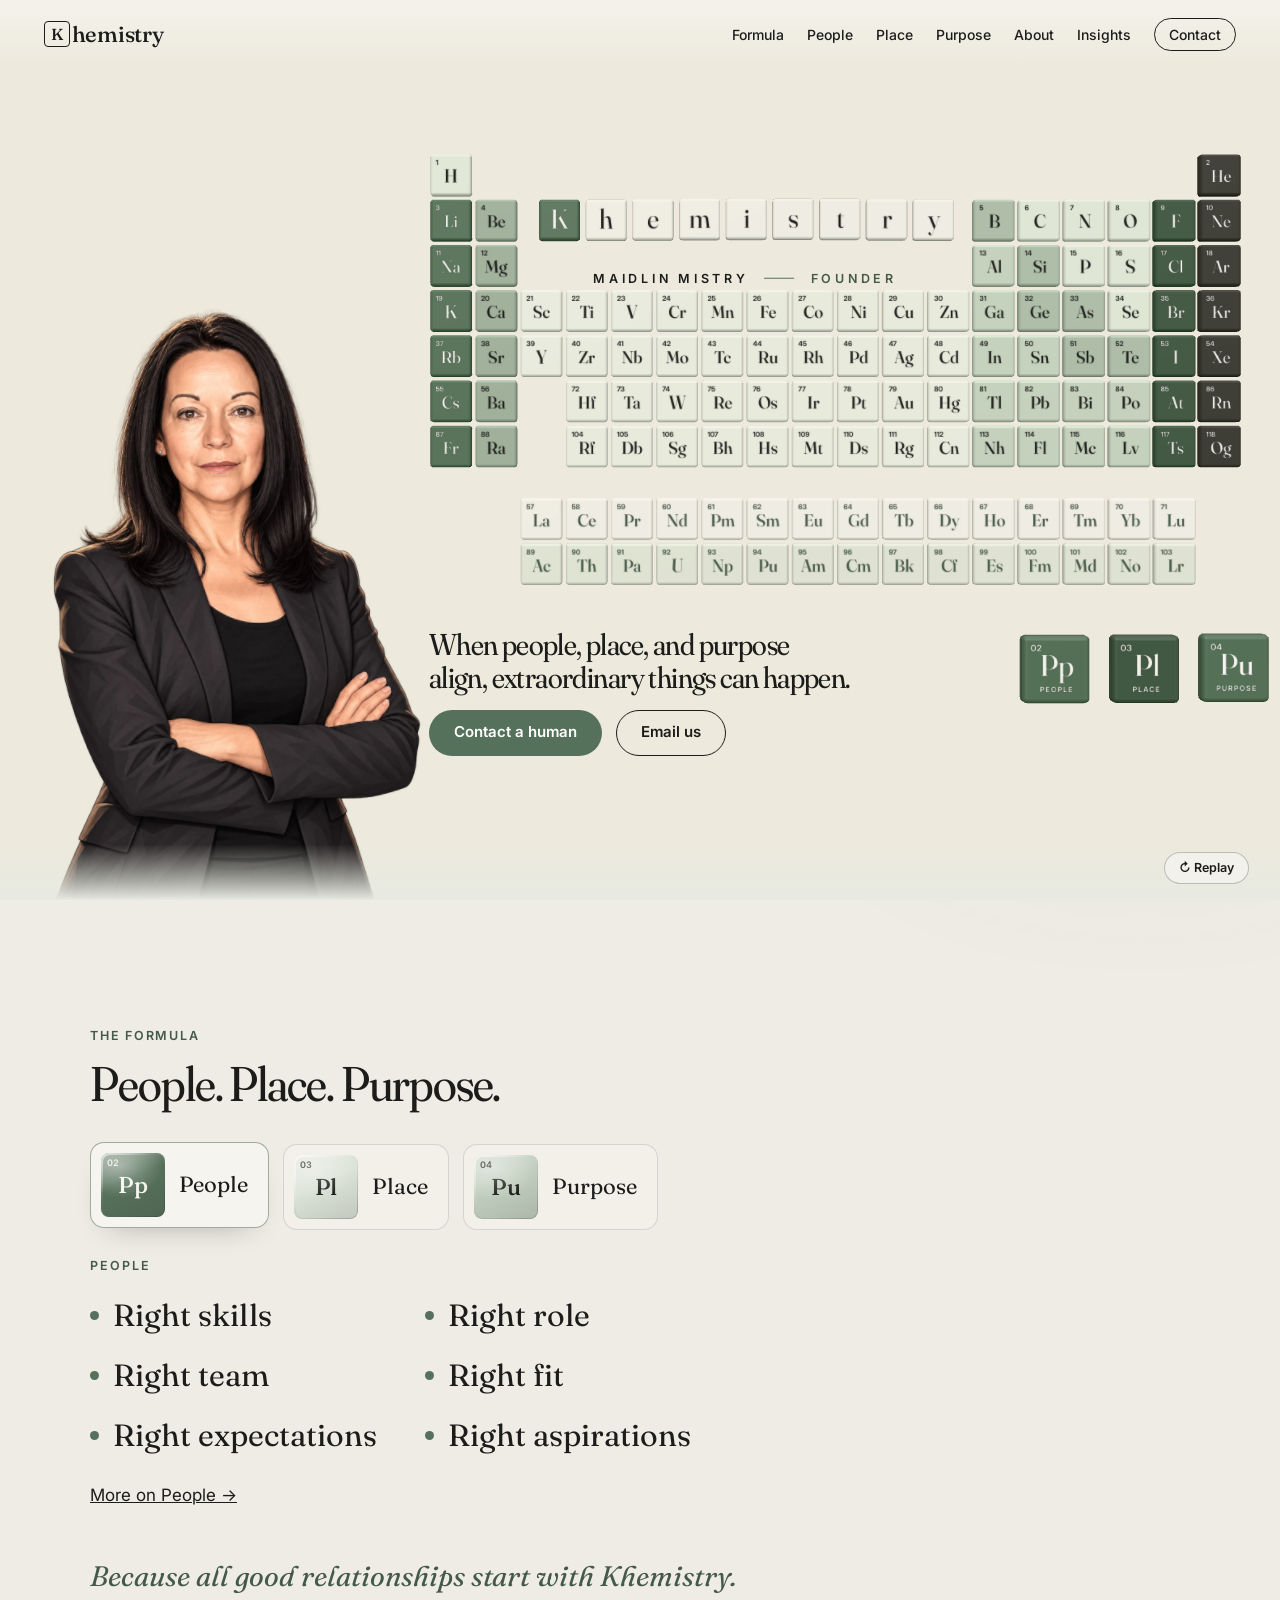
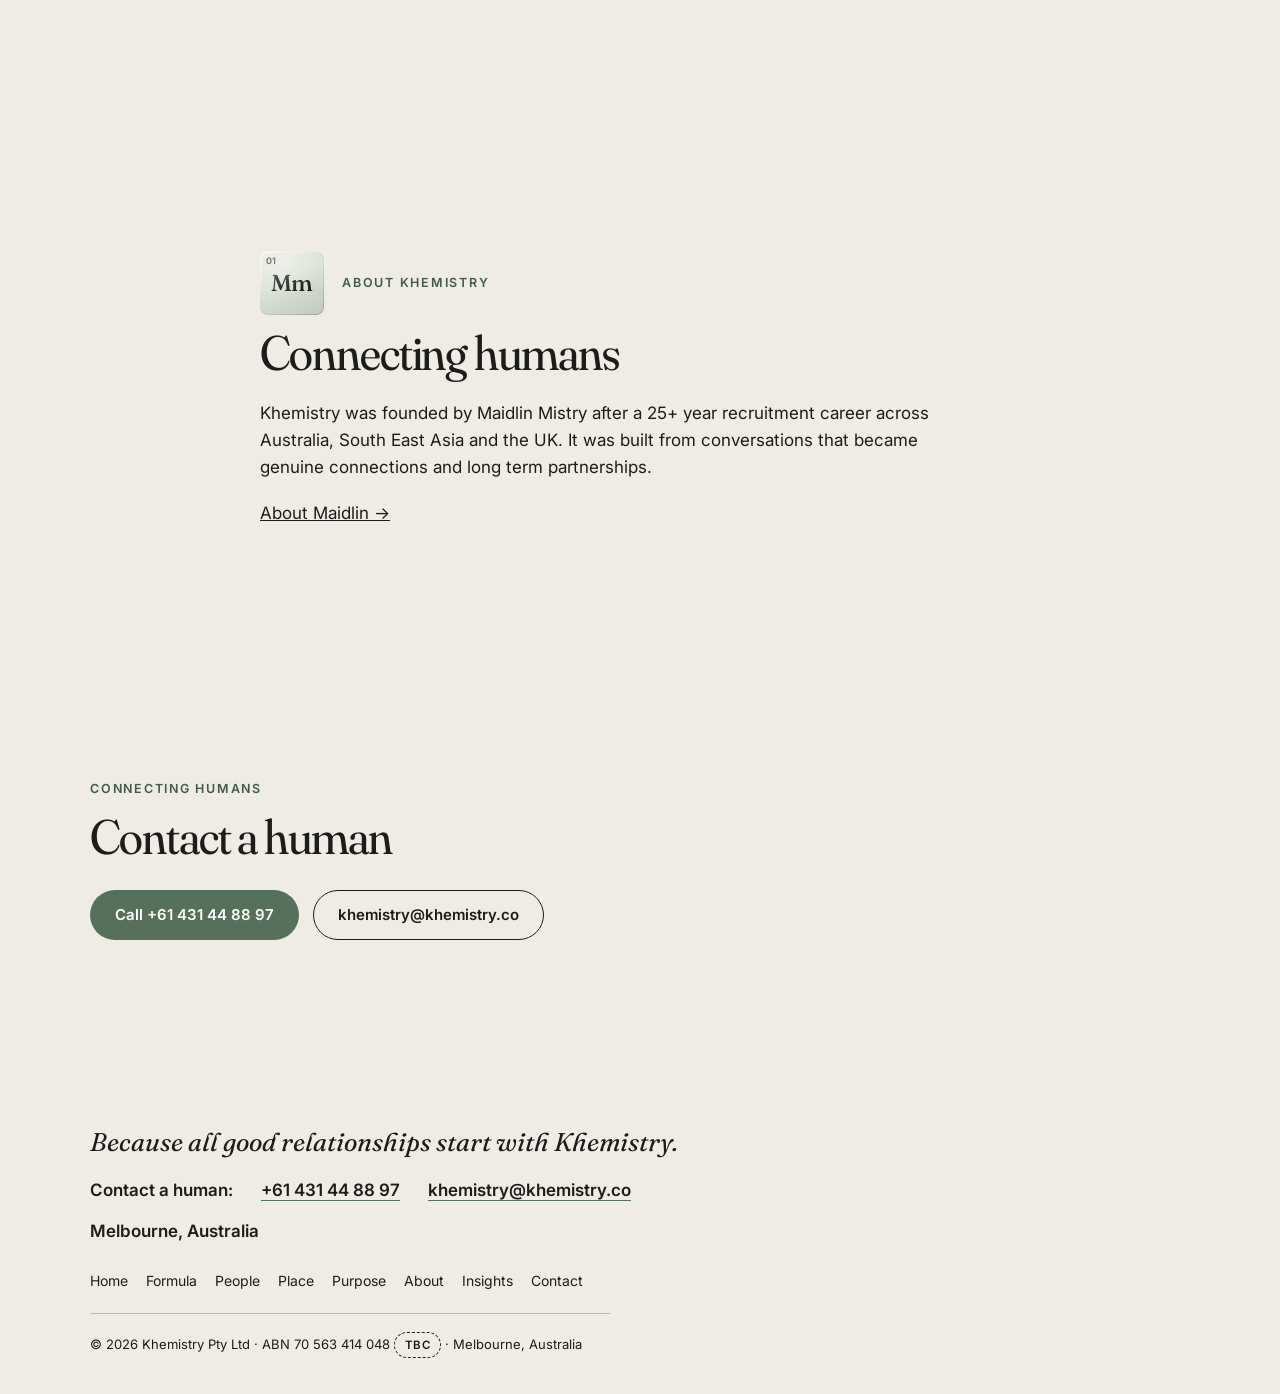
==== index.html @ b14168a2 "Khemistry dev build: full site, palette B, 3D home" ====
<!doctype html>
<html lang="en-AU">
<head>
<meta charset="utf-8">
<meta name="viewport" content="width=device-width,initial-scale=1">
<meta name="robots" content="noindex, nofollow">
<title>Khemistry | Recruitment Melbourne | Maidlin Mistry</title>
<meta name="description" content="Khemistry is a Melbourne recruitment and executive search firm founded by Maidlin Mistry, connecting people across Australia and South East Asia. When people, place and purpose align, extraordinary things can happen.">
<link rel="canonical" href="https://khemistry.co/index.html">
<meta property="og:type" content="website"><meta property="og:site_name" content="Khemistry"><meta property="og:title" content="Khemistry | Recruitment Melbourne | Maidlin Mistry"><meta property="og:description" content="Khemistry is a Melbourne recruitment and executive search firm founded by Maidlin Mistry, connecting people across Australia and South East Asia. When people, place and purpose align, extraordinary things can happen."><meta property="og:locale" content="en_AU">
<link rel="preconnect" href="https://fonts.googleapis.com"><link rel="preconnect" href="https://fonts.gstatic.com" crossorigin>
<link href="https://fonts.googleapis.com/css2?family=Fraunces:ital,opsz,wght,SOFT@0,9..144,300..700,50;1,9..144,300..600,50&family=Inter:wght@400;500;600&display=swap" rel="stylesheet">
<link rel="stylesheet" href="css/site.css?v=5">
<meta name="twitter:card" content="summary_large_image">
<script type="application/ld+json">{"@context": "https://schema.org", "@type": "EmploymentAgency", "name": "Khemistry", "url": "https://khemistry.co", "telephone": "+61431448897", "email": "khemistry@khemistry.co", "description": "Khemistry is a Melbourne recruitment and executive search firm founded by Maidlin Mistry, connecting people across Australia and South East Asia. When people, place and purpose align, extraordinary things can happen.", "slogan": "Because all good relationships start with Khemistry", "legalName": "Khemistry Pty Ltd", "founder": {"@type": "Person", "name": "Maidlin Mistry", "jobTitle": "Founder"}, "address": {"@type": "PostalAddress", "addressLocality": "Melbourne", "addressRegion": "VIC", "addressCountry": "AU"}, "areaServed": [{"@type": "Country", "name": "Australia"}, {"@type": "Place", "name": "South East Asia"}]}</script>
<script>(function(){var d=document.documentElement,rm=matchMedia("(prefers-reduced-motion: reduce)").matches,gl=false;try{gl=!!document.createElement("canvas").getContext("webgl2")}catch(e){}if(location.search.indexOf("no3d")>=0)gl=false;d.classList.add(rm||!gl?"still3d":"live3d")})()</script>
<script>document.documentElement.classList.add('js');if(!matchMedia('(prefers-reduced-motion: reduce)').matches)document.documentElement.classList.add('motion')</script>
</head>
<body class="home">
<a class="skiplink" href="#main">Skip to content</a>
<div class="bg" aria-hidden="true"><div class="bg-track"></div></div><div class="bg-drift" aria-hidden="true"></div>
<header class="nav">
  <a class="brand" href="index.html" aria-label="Khemistry home: replay the opening"><span class="brand-k">K</span>hemistry</a>
  <nav aria-label="Primary"><ul id="navlist">
    <li><a href="formula.html">Formula</a></li>
    <li><a href="people.html">People</a></li>
    <li><a href="place.html">Place</a></li>
    <li><a href="purpose.html">Purpose</a></li>
    <li><a href="about.html">About</a></li>
    <li><a href="insights.html">Insights</a></li>
    <li><a class="nav-cta" href="contact.html">Contact</a></li>
  </ul></nav>
  <button class="menu" type="button" aria-expanded="false" aria-controls="navlist">Menu</button>
</header>
<main id="main">

<section class="h3d" id="hero" data-tone="cream" aria-label="Khemistry">
  <div class="h3d-still" aria-hidden="true"></div>
  <canvas class="h3d-canvas" aria-hidden="true"></canvas>
  <p class="sr-only">Khemistry</p>
  <p class="credit"><span class="cr-name">Maidlin Mistry</span><span class="cr-sep" aria-hidden="true"></span><span class="cr-role">Founder</span></p>
  <div class="ppp" role="group" aria-label="The elements: People, Place, Purpose"><button class="ppp-hit" type="button" data-k="people" data-num="02" data-sym="Pp" data-name="People" aria-controls="tile-panel" aria-label="People: what it means"></button><button class="ppp-hit" type="button" data-k="place" data-num="03" data-sym="Pl" data-name="Place" aria-controls="tile-panel" aria-label="Place: what it means"></button><button class="ppp-hit" type="button" data-k="purpose" data-num="04" data-sym="Pu" data-name="Purpose" aria-controls="tile-panel" aria-label="Purpose: what it means"></button></div>
  <div class="titlecard">
    <h1 class="headline">When people, place, and purpose align, extraordinary things can happen.</h1>
    <div class="ctas"><a class="btn btn-primary" href="tel:+61431448897"><span>Contact a human</span></a><a class="btn btn-ghost" href="mailto:khemistry@khemistry.co"><span>Email us</span></a></div>
  </div>
  <aside class="tile-panel" id="tile-panel" aria-live="polite" hidden>
    <button class="tp-close" type="button">Close ✕</button>
    <div class="tp-body"></div>
    <a class="tp-more" href="#formula">Explore the formula ↓</a>
  </aside>
  <div class="h3d-ui"><button class="ctl skip" type="button">Skip intro</button><button class="ctl replay" type="button" aria-label="Replay the opening">↻ Replay</button></div>
</section>
<section class="sec formula" id="formula" data-tone="tint" aria-labelledby="formula-h"><div class="wrap">
  <p class="eyebrow rv">The formula</p>
  <h2 id="formula-h" class="rv rv-d1">People. Place. Purpose.</h2>
  <div class="f-tabs rv rv-d2" role="tablist" aria-label="The formula"><button role="tab" id="tab-people" aria-controls="panel-people" aria-selected="true" tabindex="0"><span class="el t-peach sm" aria-hidden="true"><i>02</i><b>Pp</b></span><em>People</em></button><button role="tab" id="tab-place" aria-controls="panel-place" aria-selected="false" tabindex="-1"><span class="el t-glass sm" aria-hidden="true"><i>03</i><b>Pl</b></span><em>Place</em></button><button role="tab" id="tab-purpose" aria-controls="panel-purpose" aria-selected="false" tabindex="-1"><span class="el t-peach sm" aria-hidden="true"><i>04</i><b>Pu</b></span><em>Purpose</em></button></div>
  <div class="f-panels rv rv-d3">
    <div role="tabpanel" id="panel-people" aria-labelledby="tab-people" tabindex="0"><h3>People</h3><ul class="rights"><li>Right skills</li><li>Right role</li><li>Right team</li><li>Right fit</li><li>Right expectations</li><li>Right aspirations</li></ul><p class="more"><a href="people.html">More on People →</a></p></div>
    <div role="tabpanel" id="panel-place" aria-labelledby="tab-place" tabindex="0" hidden><h3>Place</h3><p class="lede">The right place combines leadership, culture, challenge and opportunity.</p><p class="pull">It’s where people thrive.</p><p class="more"><a href="place.html">More on Place →</a></p></div>
    <div role="tabpanel" id="panel-purpose" aria-labelledby="tab-purpose" tabindex="0" hidden><h3>Purpose</h3><p class="lede">Knowing why you do what you do makes work more meaningful.</p><p class="muted">Shared purpose lifts engagement and enhances long-term success for people, teams and organisations.</p><p class="more"><a href="purpose.html">More on Purpose →</a></p></div>
  </div>
  <p class="pull rv" style="margin-top:44px">Because all good relationships start with Khemistry.</p>
</div></section>
<section class="sec" data-tone="cream"><div class="wrap narrow">
  <div class="sec-head rv"><span class="el t-glass sm" aria-hidden="true"><i>01</i><b>Mm</b><em>Founder</em></span><p class="eyebrow">About Khemistry</p></div>
  <h2 class="rv rv-d1">Connecting humans</h2>
  <p class="rv rv-d2">Khemistry was founded by Maidlin Mistry after a 25+ year recruitment career across Australia, South East Asia and the UK. It was built from conversations that became genuine connections and long term partnerships.</p>
  <p class="rv rv-d3" style="margin-top:18px"><a href="about.html">About Maidlin →</a></p>
</div></section>
<section class="sec" data-tone="glass"><div class="wrap rv">
  <p class="eyebrow">Connecting humans</p>
  <h2>Contact a human</h2>
  <div class="ctas"><a class="btn btn-primary" href="tel:+61431448897"><span>Call +61 431 44 88 97</span></a><a class="btn btn-ghost" href="mailto:khemistry@khemistry.co"><span>khemistry@khemistry.co</span></a></div>
</div></section>
</main>
<footer class="foot" data-tone="glass">
  <div class="wrap">
    <div class="foot-top">
      <div>
        <p class="foot-tag">Because all good relationships start with Khemistry.</p>
        <p class="human" style="margin-top:14px"><span>Contact a human:</span> <a href="tel:+61431448897">+61 431 44 88 97</a> <a href="mailto:khemistry@khemistry.co">khemistry@khemistry.co</a> <span>Melbourne, Australia</span></p>
      </div>
      <nav aria-label="Footer"><ul>
        <li><a href="index.html">Home</a></li><li><a href="formula.html">Formula</a></li><li><a href="people.html">People</a></li><li><a href="place.html">Place</a></li><li><a href="purpose.html">Purpose</a></li><li><a href="about.html">About</a></li><li><a href="insights.html">Insights</a></li><li><a href="contact.html">Contact</a></li>
      </ul></nav>
    </div>
    <!-- ABN shown on the current khemistry.co site. TBC: confirm which legal entity holds this ABN before launch. Licence number deliberately omitted until verified. -->
    <p class="foot-legal">© 2026 Khemistry Pty Ltd · ABN 70 563 414 048 <span class="draft-tag">TBC</span> · Melbourne, Australia</p>
  </div>
</footer>
<script src="js/site.js?v=5" defer></script>
<script src="js/home.js?v=5" defer></script>
<script type="importmap">{"imports":{"three":"./vendor/three/three.module.js","three/addons/":"./vendor/three/addons/"}}</script>
<script type="module" src="js/hero3d.js?v=5"></script>
</body>
</html>
---- css/site.css ----
/* Khemistry inner pages. Palette B: soft stone + muted sage + near-black.
   ALL colours live in this one :root block. Change a hex here, then reload (no rebuild needed for CSS/JS).
   The *-rgb triplets must match their hex twin (used for translucent shadows/lines). */
:root{
  /* --- core palette --- */
  --bg:#EFECE5;           /* page background (stone) */
  --bg-2:#F6F4EF;         /* lighter stone: nav, menu, cards */
  --accent:#56715B;       /* sage: buttons, links underline, dots */
  --accent-d:#445A48;     /* darker sage: eyebrows, pull quotes, button hover */
  --tint-1:#E7EAE1;       /* sage tint: "tint" sections (heroes) */
  --tint-2:#DCE3D7;       /* sage tint: "glass" sections + glass tiles */
  --tint-3:#C2CFBF;       /* sage tint: alternate tiles */
  --text:#1C1C1A;         /* main text */
  --text-2:#3F3F3B;       /* secondary text */
  --on-accent:#FFFFFF;    /* text on accent buttons */
  --accent-rgb:86,113,91; --text-rgb:28,28,26; --bg2-rgb:246,244,239; --hi-rgb:255,255,255;
  /* --- section background tones (read by js/site.js for the scroll gradient) --- */
  --tone-tint:var(--tint-1); --tone-glass:var(--tint-2); --tone-cream:var(--bg);
  /* --- internal aliases (don't edit; point at the palette above) --- */
  --navy:var(--text); --ink:var(--text-2); --cream:var(--bg); --cream-2:var(--bg-2);
  --glass:var(--tint-2); --glass-tint:var(--tint-1); --peach:var(--tint-3);
  --teal:var(--accent); --teal-d:var(--accent-d); --teal-2:var(--accent); --teal-glow:rgba(var(--accent-rgb),.18);
  --serif:"Fraunces",Georgia,serif; --sans:"Inter",system-ui,sans-serif; --ease:cubic-bezier(.2,.7,.1,1);
  --pad:clamp(20px,6vw,96px);
}
*{box-sizing:border-box;margin:0;padding:0}
html{scroll-behavior:smooth}
html,body{overflow-x:hidden}
body{font-family:var(--sans);color:var(--navy);background:var(--cream);-webkit-font-smoothing:antialiased;line-height:1.5}
a{color:inherit}
button,input,textarea{font:inherit;color:inherit}
:focus-visible{outline:2px solid var(--teal-2);outline-offset:3px;border-radius:4px}
.sr-only{position:absolute;width:1px;height:1px;overflow:hidden;clip:rect(0 0 0 0);white-space:nowrap}
.skiplink{position:absolute;left:-999px;top:8px;background:var(--cream-2);color:var(--navy);border:2px solid var(--navy);padding:8px 12px;z-index:60}.skiplink:focus{left:8px}

/* ---------- Scroll-phased background ----------
   Section tones come from --tone-* above; blends are direct same-hue oklab paths.
   .bg is fixed; .bg-track is a document-tall gradient built by site.js from each section's tone and
   moved with transform only (compositor-friendly). .bg-drift adds slow teal glows. No hard cuts. */
.bg{position:fixed;inset:0;z-index:-2;overflow:hidden;pointer-events:none;background:var(--cream)}
.bg-track{position:absolute;left:0;right:0;top:0;height:100%;will-change:transform}
.bg-drift{display:none;position:fixed;inset:-20%;z-index:-1;pointer-events:none;opacity:.4;will-change:transform;
  background:radial-gradient(40% 35% at 25% 30%,var(--teal-glow),transparent 70%),radial-gradient(35% 30% at 80% 70%,rgba(var(--accent-rgb),.18),transparent 70%);
  animation:drift 38s ease-in-out infinite alternate}
@keyframes drift{0%{transform:translate3d(-3%,-2%,0) scale(1)}100%{transform:translate3d(3%,3%,0) scale(1.08)}}
/* without JS, sections paint their own colour (fallback) */
html:not(.js) [data-tone=tint]{background:var(--glass-tint)} html:not(.js) [data-tone=glass]{background:var(--glass)} html:not(.js) [data-tone=cream]{background:var(--cream)}

/* tone-driven text colour */
[data-tone]{color:var(--navy)}
[data-tone] .muted{color:var(--ink)}

/* ---------- Nav ---------- */
.nav{position:fixed;inset:0 0 auto 0;height:68px;display:flex;align-items:center;justify-content:space-between;padding:0 clamp(20px,3.4vw,48px);z-index:40;color:var(--navy);transition:background .4s,color .4s}
.nav.scrolled{background:rgba(var(--bg2-rgb),.88);backdrop-filter:blur(10px);-webkit-backdrop-filter:blur(10px);box-shadow:0 1px 0 rgba(var(--text-rgb),.12)}
.brand{font-family:var(--serif);font-size:22px;font-weight:500;text-decoration:none;letter-spacing:-.01em;display:inline-flex;align-items:center}
.brand-k{display:inline-grid;place-items:center;width:26px;height:26px;border:1.5px solid currentColor;border-radius:4px;font-size:16px;margin-right:2px;position:relative;overflow:hidden;transition:transform .35s var(--ease),box-shadow .35s}
.brand-k::after{content:"";position:absolute;inset:-30% -60%;background:linear-gradient(115deg,transparent 38%,rgba(var(--accent-rgb),.45) 50%,transparent 62%);transform:translateX(-100%);animation:sheen 6s ease-in-out infinite}
@keyframes sheen{0%,65%{transform:translateX(-100%)}95%,100%{transform:translateX(100%)}}
.brand:hover .brand-k{transform:translateY(-3px);box-shadow:0 0 14px var(--teal-glow)}
.nav ul{display:flex;gap:clamp(14px,1.8vw,28px);list-style:none;align-items:center}
.nav ul a{font-size:14px;font-weight:500;text-decoration:none;position:relative;padding:6px 0}
.nav ul a::after{content:"";position:absolute;left:0;right:0;bottom:0;height:1px;background:var(--teal-2);transform:scaleX(0);transform-origin:right;transition:transform .5s var(--ease)}
.nav ul a:hover::after,.nav ul a[aria-current=page]::after{transform:scaleX(1);transform-origin:left}
.nav .nav-cta{border:1.5px solid currentColor;border-radius:999px;padding:7px 14px}
.nav .nav-cta::after{display:none}
.menu{display:none;font-size:14px;font-weight:600;border:1.5px solid currentColor;border-radius:999px;padding:7px 16px;background:none;cursor:pointer}
@media (max-width:1060px){
  .nav ul{display:none}.menu{display:block}
  .nav ul.open{display:flex;flex-direction:column;align-items:flex-start;position:absolute;top:62px;right:14px;background:var(--cream-2);color:var(--navy);border:1px solid rgba(var(--text-rgb),.18);box-shadow:0 18px 40px -20px rgba(var(--text-rgb),.35);border-radius:12px;padding:16px 22px;gap:10px;min-width:200px}
}

/* ---------- Layout ---------- */
main{display:block}
.sec{position:relative;padding:clamp(80px,14vh,150px) var(--pad)}
.sec.hero{min-height:min(88svh,820px);display:flex;align-items:center;padding-top:120px}
.wrap{max-width:1100px;margin:0 auto;width:100%}
.narrow{max-width:760px}
.eyebrow{font-size:12.5px;font-weight:600;letter-spacing:.14em;text-transform:uppercase;display:flex;gap:14px;align-items:center;flex-wrap:wrap}
[data-tone=cream] .eyebrow,[data-tone=tint] .eyebrow{color:var(--teal-d)} [data-tone=glass] .eyebrow{color:var(--teal-d)}
h1,h2,h3{font-family:var(--serif);font-weight:400;letter-spacing:-.022em;font-variation-settings:"SOFT" 50,"opsz" 120;text-wrap:balance}
h1{font-size:clamp(38px,5.4vw,76px);line-height:1.04;margin:16px 0 22px}
h2{font-size:clamp(30px,3.8vw,54px);line-height:1.06;margin:12px 0 22px}
h3{font-size:clamp(21px,1.9vw,26px);font-weight:500;margin-bottom:8px}
p{font-size:17px;line-height:1.6;max-width:40em}
.lede{font-family:var(--serif);font-size:clamp(22px,2.4vw,34px);line-height:1.2;letter-spacing:-.012em;max-width:24em}
.pull{font-family:var(--serif);font-style:italic;font-size:clamp(22px,2.2vw,30px)}
[data-tone=cream] .pull,[data-tone=tint] .pull{color:var(--teal-d)} [data-tone=glass] .pull{color:var(--teal-d)}
.stack>*+*{margin-top:16px}
.grid2{display:grid;grid-template-columns:1fr 1fr;gap:clamp(28px,5vw,72px);align-items:center}
.grid3{display:grid;grid-template-columns:repeat(3,1fr);gap:18px}
@media (max-width:820px){.grid2,.grid3{grid-template-columns:1fr}}
.draft-tag{display:inline-block;letter-spacing:.04em;text-transform:none;font-weight:600;border:1px dashed currentColor;border-radius:999px;padding:3px 10px;font-size:11.5px}

/* ---------- Element tile component ----------
   number (i), symbol (b), name (em); family tint via .t-glass / .t-peach; glass edge; teal glow. */
.el{--tint:var(--glass);position:relative;flex:none;width:var(--size,128px);aspect-ratio:1;border-radius:8px;display:flex;flex-direction:column;align-items:center;justify-content:center;color:var(--navy);text-decoration:none;isolation:isolate;
  background:linear-gradient(155deg,color-mix(in oklab,var(--tint) 55%,var(--bg-2)) 0%,var(--tint) 42%,color-mix(in oklab,var(--tint) 88%,var(--navy)) 100%);
  box-shadow:inset 0 0 0 1px rgba(var(--accent-rgb),.18),0 10px 24px -18px rgba(var(--accent-rgb),.45),0 0 0 0 var(--teal-glow);
  transition:transform .5s var(--ease),box-shadow .5s var(--ease)}
.el.t-glass{--tint:var(--glass)}
.el.t-peach{--tint:var(--peach)}
.el::before{content:"";position:absolute;inset:0;border-radius:inherit;padding:1.5px;z-index:-1;pointer-events:none;
  background:linear-gradient(140deg,rgba(var(--hi-rgb),.65),rgba(var(--hi-rgb),.05) 40%,rgba(var(--text-rgb),.25));
  -webkit-mask:linear-gradient(#000 0 0) content-box,linear-gradient(#000 0 0);-webkit-mask-composite:xor;mask-composite:exclude}
.el::after{content:"";position:absolute;inset:0;border-radius:inherit;background:linear-gradient(115deg,transparent 35%,rgba(var(--hi-rgb),.22) 50%,transparent 65%);background-size:250% 100%;background-position:120% 0;transition:background-position .9s var(--ease);pointer-events:none}
.el i{position:absolute;top:8px;left:10px;font:600 11px/1 var(--sans);font-style:normal;opacity:.92}
.el b{font-family:var(--serif);font-weight:500;font-size:calc(var(--size,128px)*.36);line-height:1;letter-spacing:-.02em}
.el em{font-style:normal;font-size:calc(var(--size,128px)*.09);font-weight:600;letter-spacing:.12em;text-transform:uppercase;margin-top:6px}
a.el:hover,a.el:focus-visible{transform:translateY(-5px);box-shadow:inset 0 0 0 1px rgba(var(--accent-rgb),.22),0 14px 28px -16px rgba(var(--accent-rgb),.5),0 0 0 5px var(--teal-glow)}
a.el:hover::after{background-position:-20% 0}
.el.sm{--size:64px}.el.sm i{font-size:9px;top:5px;left:6px}.el.sm em{display:none}
.el.lg{--size:clamp(150px,16vw,210px)}
.tiles{display:flex;gap:clamp(12px,2vw,24px);flex-wrap:wrap;align-items:center}
.op{font-family:var(--serif);font-size:clamp(28px,3vw,44px);opacity:.8}
.sec-head{display:flex;gap:18px;align-items:center;margin-bottom:10px}
.sec-head h2{margin:0}
@media (max-width:600px){.tiles .el{--size:92px}.op{font-size:24px}}

/* lists */
.rights{list-style:none;display:grid;grid-template-columns:repeat(2,auto);justify-content:start;gap:14px 48px;font-family:var(--serif);font-size:clamp(22px,2.4vw,34px)}
.rights li::before{content:"";display:inline-block;width:9px;height:9px;border-radius:50%;background:var(--teal-2);margin:0 14px 6px 0;vertical-align:middle}
@media (max-width:600px){.rights{grid-template-columns:1fr}}
.card{border:1px solid rgba(var(--text-rgb),.16);border-radius:10px;padding:24px;background:rgba(var(--bg2-rgb),.6)}
.card .el{margin-bottom:16px}

/* buttons */
.ctas{display:flex;gap:14px;flex-wrap:wrap;margin-top:28px}
.btn{display:inline-flex;align-items:center;justify-content:center;gap:10px;min-height:50px;padding:0 24px;border-radius:999px;font-weight:600;font-size:15px;text-decoration:none;position:relative;overflow:hidden;border:1.5px solid transparent;cursor:pointer;transition:transform .4s var(--ease),background .3s,color .3s}
.btn span{position:relative;z-index:1}
.btn-primary{background:var(--teal);color:var(--on-accent)}
[data-tone=glass] .btn-primary{background:var(--teal)}
.btn-primary::before{content:"";position:absolute;inset:0;background:var(--teal-d);transform:translateY(101%);transition:transform .5s var(--ease)}
.btn-primary:hover::before{transform:none}
.btn-ghost{border-color:currentColor;background:transparent}
.btn-ghost:hover{transform:translateY(-2px)}

/* portrait */
.portrait{width:100%;max-width:420px;height:auto;display:block;border-radius:12px;filter:drop-shadow(0 30px 40px rgba(var(--text-rgb),.2))}

/* forms */
.form{display:grid;gap:16px;max-width:560px}
.form label{display:grid;gap:6px;font-weight:600;font-size:14px}
.form input,.form textarea{width:100%;border:1.5px solid rgba(var(--text-rgb),.35);border-radius:8px;padding:12px 14px;background:rgba(var(--hi-rgb),.75);color:var(--navy);font-size:16px}
.form textarea{min-height:140px;resize:vertical}
.form input:focus,.form textarea:focus{outline:2px solid var(--teal);outline-offset:1px;border-color:var(--teal)}
.form-note{font-size:14px;color:var(--ink)}
.inline{display:flex;gap:10px;flex-wrap:wrap}.inline input{flex:1 1 220px}

/* contact strip + footer */
.human{display:flex;flex-wrap:wrap;gap:14px 28px;align-items:center;font-weight:600}
.human a{text-decoration:underline;text-underline-offset:4px;text-decoration-color:var(--teal)}
.foot{padding:56px var(--pad) 36px;font-size:14px}
.foot .wrap{display:grid;gap:22px}
.foot-top{display:flex;justify-content:space-between;gap:24px;flex-wrap:wrap;align-items:flex-start}
.foot-tag{font-family:var(--serif);font-style:italic;font-size:clamp(20px,2vw,26px);color:var(--navy)}
.foot nav ul{list-style:none;display:flex;gap:18px;flex-wrap:wrap}
.foot nav a{text-decoration:none}.foot nav a:hover{text-decoration:underline}
.foot-legal{font-size:13px;color:var(--navy);border-top:1px solid rgba(var(--text-rgb),.25);padding-top:18px}

/* reveals (only when JS + motion allowed) */
.motion .rv{opacity:0;transform:translate3d(0,26px,0);transition:opacity .9s var(--ease),transform .9s var(--ease)}
.motion .rv.in{opacity:1;transform:none}
.motion .rv-d1{transition-delay:.08s}.motion .rv-d2{transition-delay:.16s}.motion .rv-d3{transition-delay:.24s}

@media (prefers-reduced-motion:reduce){
  html{scroll-behavior:auto}
  *,*::before,*::after{animation:none!important;transition:none!important}
  .bg-drift{transform:none}
}

.founder-role{color:var(--teal-d)}

/* =====================================================================
   v5: one cohesive system. Home 3D hero + shared depth language for inner pages.
   Colours still come only from :root above.
   ===================================================================== */
/* subtle moving stone/sage background (same-hue glows, very slow) */
.motion .bg-drift{display:block;opacity:.55}
.bg-drift{background:radial-gradient(38% 32% at 22% 28%,rgba(var(--accent-rgb),.10),transparent 70%),radial-gradient(34% 30% at 78% 72%,rgba(var(--accent-rgb),.08),transparent 70%),radial-gradient(30% 26% at 60% 20%,rgba(var(--hi-rgb),.22),transparent 70%)}

/* logo: subtle life + replay pulse */
.brand-k{transform-style:preserve-3d;animation:kbreathe 7s ease-in-out infinite}
@keyframes kbreathe{0%,100%{box-shadow:0 0 0 0 rgba(var(--accent-rgb),0)}50%{box-shadow:0 2px 10px -2px rgba(var(--accent-rgb),.35)}}
.brand:hover .brand-k{transform:translateY(-2px) rotateY(-14deg)}
.brand-k.pulse{animation:kpulse .9s var(--ease)}
@keyframes kpulse{0%{transform:scale(1)}35%{transform:scale(1.18) rotateY(180deg);background:var(--accent);color:var(--on-accent)}100%{transform:scale(1) rotateY(360deg)}}

/* ---- depth-lit element tiles (inner pages + home sections) ---- */
.el{transform-style:preserve-3d;transform:perspective(700px) rotateX(var(--rx,0deg)) rotateY(var(--ry,0deg)) translateZ(var(--tz,0px));
  box-shadow:inset 0 1px 0 rgba(var(--hi-rgb),.7),inset 0 -2px 0 rgba(var(--text-rgb),.10),0 1px 1px rgba(var(--text-rgb),.06),
    calc(var(--ry,0deg)*-0.6) calc(14px + var(--rx,0deg)*0.6) 26px -14px rgba(var(--text-rgb),.32);
  transition:transform .6s var(--ease),box-shadow .6s var(--ease)}
.el.live{transition:transform .18s linear,box-shadow .18s linear}
.el::after{background:radial-gradient(120% 90% at var(--gx,30%) var(--gy,20%),rgba(var(--hi-rgb),.42),transparent 55%);background-size:auto;background-position:0 0;opacity:.9}
a.el:hover,a.el:focus-visible{--tz:10px}
.el.t-dark{--tint:var(--accent);color:var(--bg-2)}
.el.t-ink{--tint:var(--text-2);color:var(--bg-2)}

/* ghost periodic table drifting behind inner-page heroes */
.pt-ghost{position:absolute;right:5vw;top:54%;width:min(640px,48vw);aspect-ratio:18/10;transform:translate3d(0,calc(-50% + var(--gy0,0px)),0) perspective(1400px) rotateY(16deg) rotateX(6deg);
  display:grid;grid-template-columns:repeat(18,1fr);grid-template-rows:repeat(7,1fr) .4fr repeat(2,1fr);gap:3px;pointer-events:none;z-index:0;opacity:.42;transform-style:preserve-3d;
  -webkit-mask:radial-gradient(120% 120% at 60% 50%,#000 55%,transparent 100%);mask:radial-gradient(120% 120% at 60% 50%,#000 55%,transparent 100%)}
.pt-ghost span{border-radius:3px;background:linear-gradient(155deg,rgba(var(--hi-rgb),.55),rgba(var(--accent-rgb),.10));box-shadow:inset 0 0 0 1px rgba(var(--accent-rgb),.16),0 6px 10px -8px rgba(var(--text-rgb),.3);
  transform:translateZ(0);transition:transform 1.2s var(--ease)}
.pt-ghost span{position:relative;display:grid;place-items:center;font:500 clamp(7px,.8vw,11px)/1 var(--serif);color:rgba(var(--text-rgb),.55)}
.pt-ghost span i{position:absolute;top:2px;left:3px;font:600 6px/1 var(--sans);font-style:normal;opacity:.7}
.pt-ghost .f{background:linear-gradient(155deg,var(--bg-2),var(--bg))}
.pt-ghost .post,.pt-ghost .ae{background:linear-gradient(155deg,var(--tint-2),var(--tint-3))}
.pt-ghost .alk,.pt-ghost .hal{background:linear-gradient(155deg,var(--accent),var(--accent-d));color:rgba(var(--bg2-rgb),.85)}
.pt-ghost .nob{background:linear-gradient(155deg,var(--text-2),var(--text));color:rgba(var(--bg2-rgb),.8)}
.pt-ghost .tr{background:linear-gradient(155deg,var(--bg-2),var(--tint-1))}
.sec.hero{overflow:hidden}.sec.hero>.wrap{position:relative;z-index:1}
@media (max-width:820px){.pt-ghost{width:96vw;right:2vw;top:76px;transform:none;opacity:.2}}

/* ---- home: 3D hero ---- */
.home .nav:not(.scrolled){background:linear-gradient(rgba(var(--bg2-rgb),.75),rgba(var(--bg2-rgb),0))}
.h3d{position:relative;height:100svh;min-height:600px;overflow:hidden;background:var(--bg);isolation:isolate}
.h3d-canvas{position:absolute;inset:0;width:100%;height:100%;display:block;touch-action:pan-y}
.h3d-still{position:absolute;inset:0;background:var(--bg) url(../assets/hero-still-desktop.webp) center/cover no-repeat;display:none}
.still3d .h3d-still{display:block}.still3d .h3d-canvas{display:none}
@media (max-aspect-ratio:1/1){.h3d-still{background-image:url(../assets/hero-still-mobile.webp)}}
.h3d::after{content:"";position:absolute;inset:auto 0 0 0;height:56px;background:linear-gradient(rgba(var(--bg2-rgb),0),var(--tone-tint));pointer-events:none;z-index:2}
.credit{position:absolute;left:var(--cr-x,50%);top:var(--cr-y,30%);transform:translate(-50%,-50%);margin:0;display:flex;align-items:center;gap:16px;white-space:nowrap;font:600 12.5px/1 var(--sans);letter-spacing:.3em;text-transform:uppercase;color:var(--text);z-index:3;max-width:none}
.cr-sep{width:30px;height:1px;background:var(--accent)}
.cr-role{color:var(--accent-d)}
.ppp{position:absolute;inset:0;pointer-events:none;z-index:4}
.ppp-hit{position:absolute;width:var(--tile,90px);height:var(--tile,90px);transform:translate(-50%,-50%);pointer-events:auto;border:0;border-radius:10px;background:transparent;cursor:pointer}
.ppp-hit:focus-visible{outline:2px solid var(--accent-d);outline-offset:6px}
.titlecard{position:absolute;left:var(--hl-x,34%);top:var(--hl-y,74%);width:var(--hl-w,40%);z-index:3;margin-top:4px}
.h3d .headline{font-family:var(--serif);font-weight:400;font-size:clamp(24px,2.35vw,38px);line-height:1.1;letter-spacing:-.02em;color:var(--text);margin:0;max-width:none}
.h3d .headline .w{display:inline-block;white-space:nowrap}.h3d .headline .c{display:inline-block}
.h3d .ctas{margin-top:16px}
.h3d .btn{min-height:46px}
.tile-panel{position:absolute;right:clamp(16px,3vw,44px);top:50%;transform:translateY(-50%);width:min(420px,40vw);z-index:6;background:rgba(var(--bg2-rgb),.9);backdrop-filter:blur(14px);-webkit-backdrop-filter:blur(14px);border:1px solid rgba(var(--accent-rgb),.3);border-radius:14px;padding:26px 28px 24px;box-shadow:0 30px 70px -30px rgba(var(--text-rgb),.45)}
.tile-panel h3{font:600 12px/1 var(--sans);letter-spacing:.18em;text-transform:uppercase;color:var(--accent-d);margin-bottom:16px}
.tile-panel .lede{font-size:24px}.tile-panel .pull{font-size:21px;margin-top:12px;color:var(--accent-d)}
.tile-panel p{font-size:15.5px;margin-top:12px}.tile-panel .more{display:none}
.tile-panel .rights{grid-template-columns:1fr 1fr;gap:10px 18px;font-size:20px}
.tp-close{position:absolute;top:14px;right:16px;font-size:12.5px;font-weight:600;background:none;border:0;cursor:pointer}
.tp-more{display:inline-block;margin-top:20px;font-size:13.5px;font-weight:600;color:var(--accent-d);text-decoration:none;border-bottom:1px solid rgba(var(--accent-rgb),.5)}
.h3d-ui{position:absolute;right:clamp(16px,2.4vw,36px);bottom:16px;display:flex;gap:8px;z-index:5}
.ctl{font:600 12.5px/1 var(--sans);padding:9px 14px;border-radius:999px;border:1px solid rgba(var(--text-rgb),.25);background:rgba(var(--bg2-rgb),.7);cursor:pointer}
.done3d .skip,.still3d .skip,.still3d .replay{display:none}
.live3d .credit,.live3d .titlecard{opacity:0}
@media (max-aspect-ratio:1/1){
 .h3d{min-height:640px}
 .credit{font-size:10.5px;letter-spacing:.24em;gap:10px}
 .titlecard{left:18px;right:18px;top:auto;bottom:58px;width:auto;padding:18px 0 0}
 .titlecard::before{content:"";position:absolute;inset:-34px -18px -70px;background:linear-gradient(rgba(var(--bg2-rgb),0),rgba(var(--bg2-rgb),.92) 34%);z-index:-1}
 .h3d .headline{font-size:24px}
 .h3d .ctas{display:grid;grid-template-columns:1fr 1fr;gap:10px;margin-top:14px}
 .h3d .btn{height:48px;padding:0 10px;font-size:14px}
 .tile-panel{left:12px;right:12px;width:auto;top:auto;bottom:12px;transform:none;padding:22px 20px}
 .h3d-ui{bottom:12px;right:12px}
}

/* ---- home: formula tabs ---- */
.f-tabs{display:flex;gap:14px;flex-wrap:wrap;margin:34px 0 30px}
.f-tabs [role=tab]{display:flex;align-items:center;gap:14px;padding:10px 20px 10px 10px;border-radius:14px;border:1px solid rgba(var(--text-rgb),.14);background:rgba(var(--bg2-rgb),.55);cursor:pointer;transition:background .4s,border-color .4s,transform .4s var(--ease)}
.f-tabs [role=tab] em{font-style:normal;font-family:var(--serif);font-size:22px}
.f-tabs [role=tab][aria-selected=true]{background:var(--bg-2);border-color:rgba(var(--accent-rgb),.55);box-shadow:0 14px 30px -20px rgba(var(--text-rgb),.4);transform:translateY(-2px)}
.f-tabs [role=tab][aria-selected=true] .el{--tint:var(--accent);color:var(--bg-2)}
.f-panels{min-height:220px}
.f-panels h3{font:600 12.5px/1 var(--sans);letter-spacing:.16em;text-transform:uppercase;color:var(--accent-d);margin-bottom:20px}
.f-panels .more{margin-top:24px}
.f-panels .enter>*{animation:penter .7s var(--ease) both}.f-panels .enter>*:nth-child(2){animation-delay:.06s}.f-panels .enter>*:nth-child(3){animation-delay:.12s}
@keyframes penter{from{opacity:0;transform:translateY(14px)}to{opacity:1;transform:none}}
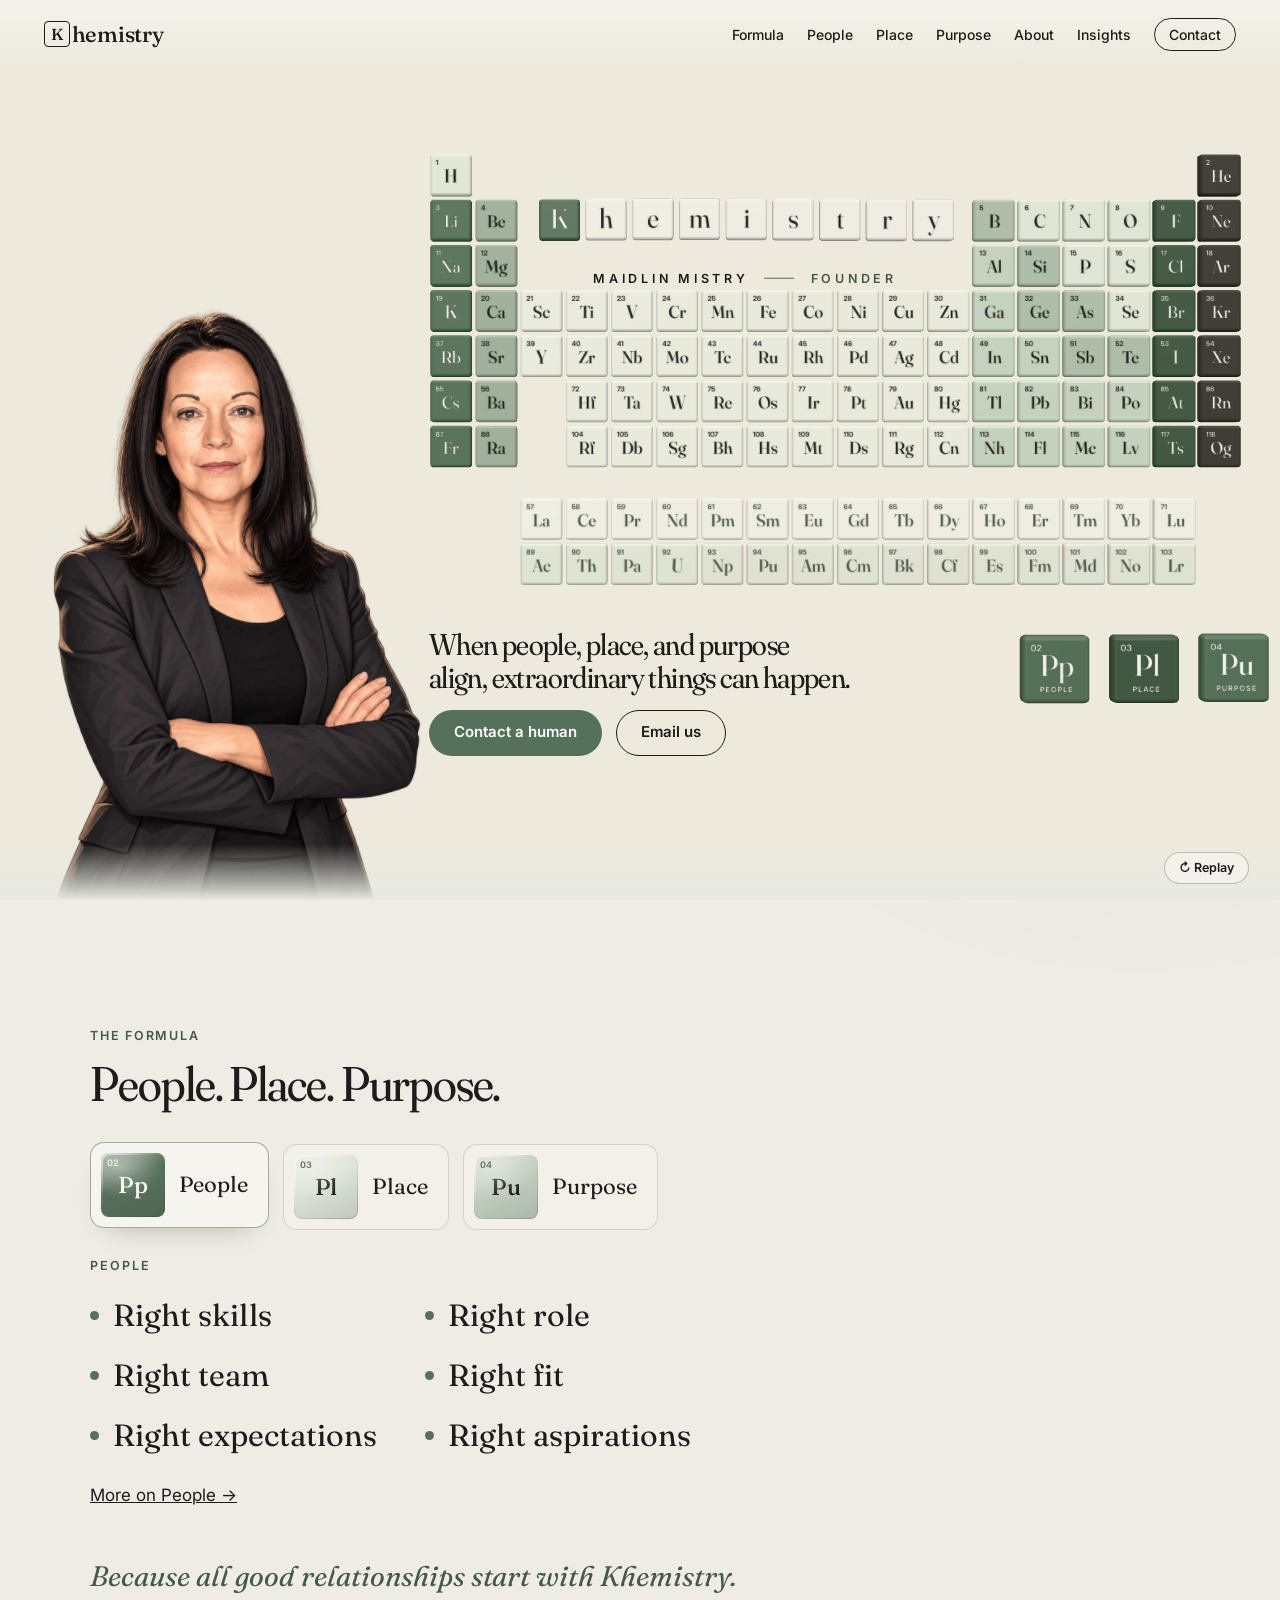
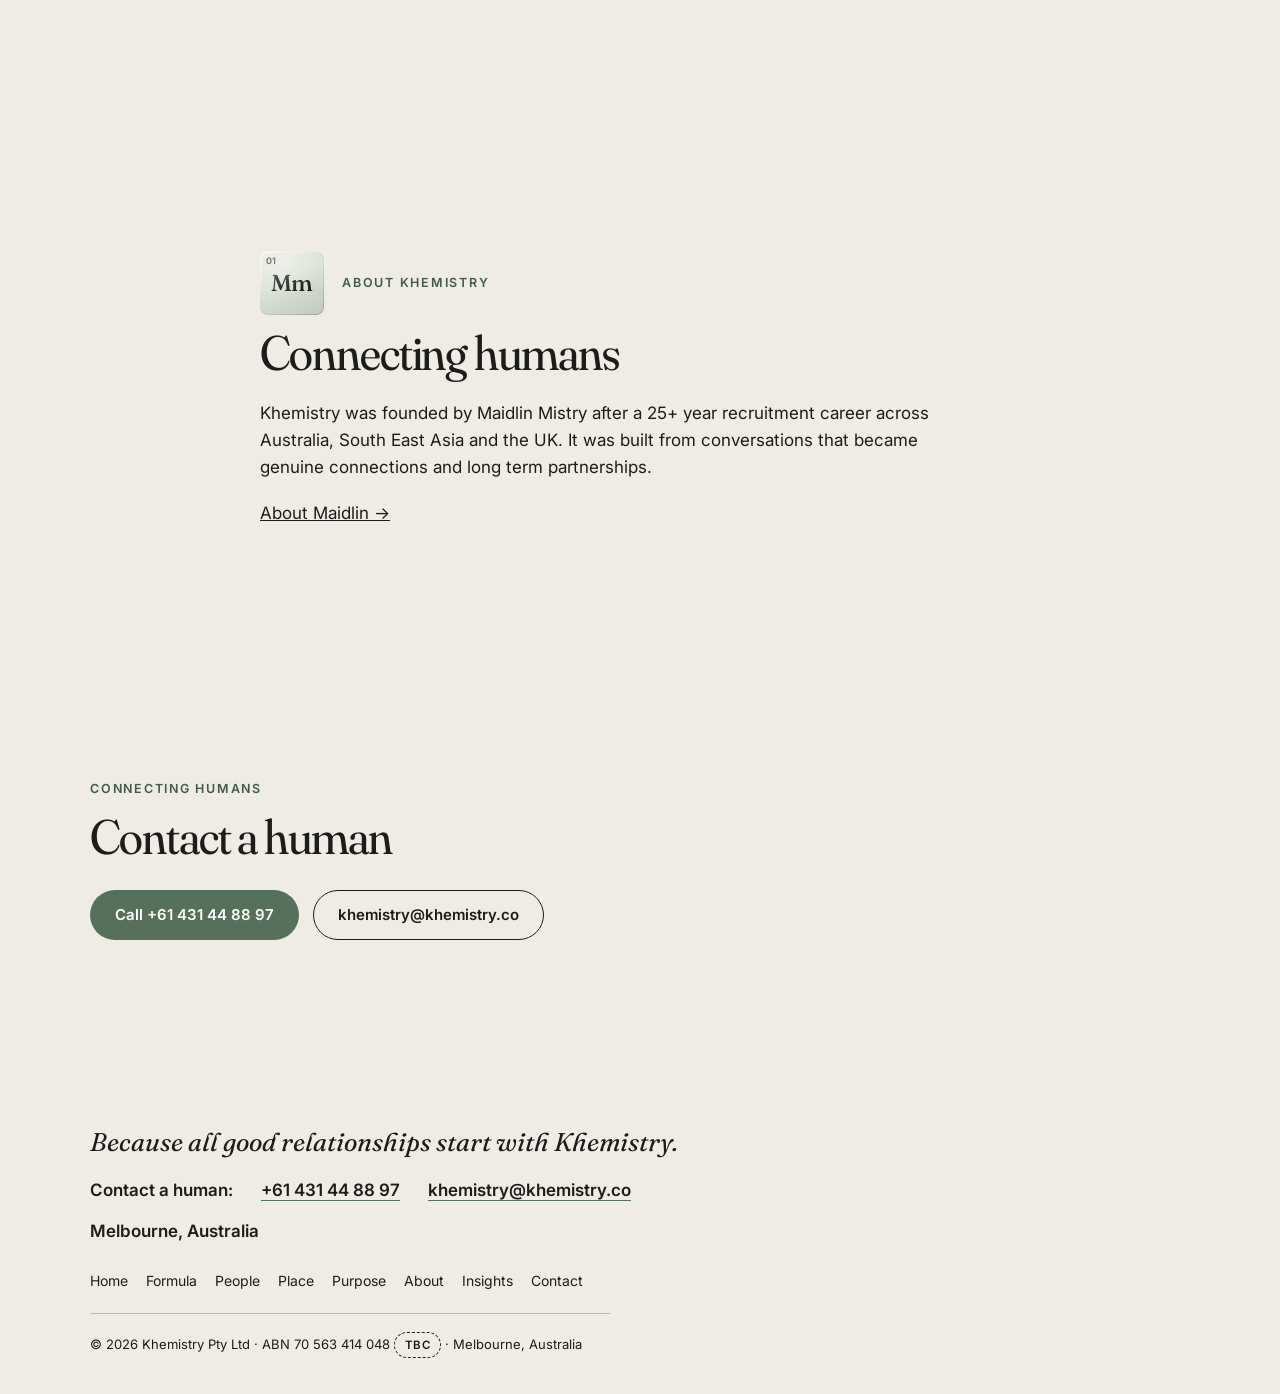
==== commit 4d68ce91: "Bug-hunt fixes: mobile/tablet hero layout, legible zoomed table, favicon, ghost table off text, cont" ====
--- a/index.html
+++ b/index.html
@@ -10,7 +10,8 @@
 <meta property="og:type" content="website"><meta property="og:site_name" content="Khemistry"><meta property="og:title" content="Khemistry | Recruitment Melbourne | Maidlin Mistry"><meta property="og:description" content="Khemistry is a Melbourne recruitment and executive search firm founded by Maidlin Mistry, connecting people across Australia and South East Asia. When people, place and purpose align, extraordinary things can happen."><meta property="og:locale" content="en_AU">
 <link rel="preconnect" href="https://fonts.googleapis.com"><link rel="preconnect" href="https://fonts.gstatic.com" crossorigin>
 <link href="https://fonts.googleapis.com/css2?family=Fraunces:ital,opsz,wght,SOFT@0,9..144,300..700,50;1,9..144,300..600,50&family=Inter:wght@400;500;600&display=swap" rel="stylesheet">
-<link rel="stylesheet" href="css/site.css?v=5">
+<link rel="icon" href="assets/favicon.svg" type="image/svg+xml"><link rel="icon" href="favicon.ico" sizes="32x32"><link rel="apple-touch-icon" href="assets/apple-touch-icon.png">
+<link rel="stylesheet" href="css/site.css?v=6">
 <meta name="twitter:card" content="summary_large_image">
 <script type="application/ld+json">{"@context": "https://schema.org", "@type": "EmploymentAgency", "name": "Khemistry", "url": "https://khemistry.co", "telephone": "+61431448897", "email": "khemistry@khemistry.co", "description": "Khemistry is a Melbourne recruitment and executive search firm founded by Maidlin Mistry, connecting people across Australia and South East Asia. When people, place and purpose align, extraordinary things can happen.", "slogan": "Because all good relationships start with Khemistry", "legalName": "Khemistry Pty Ltd", "founder": {"@type": "Person", "name": "Maidlin Mistry", "jobTitle": "Founder"}, "address": {"@type": "PostalAddress", "addressLocality": "Melbourne", "addressRegion": "VIC", "addressCountry": "AU"}, "areaServed": [{"@type": "Country", "name": "Australia"}, {"@type": "Place", "name": "South East Asia"}]}</script>
 <script>(function(){var d=document.documentElement,rm=matchMedia("(prefers-reduced-motion: reduce)").matches,gl=false;try{gl=!!document.createElement("canvas").getContext("webgl2")}catch(e){}if(location.search.indexOf("no3d")>=0)gl=false;d.classList.add(rm||!gl?"still3d":"live3d")})()</script>
@@ -89,9 +90,9 @@
     <p class="foot-legal">© 2026 Khemistry Pty Ltd · ABN 70 563 414 048 <span class="draft-tag">TBC</span> · Melbourne, Australia</p>
   </div>
 </footer>
-<script src="js/site.js?v=5" defer></script>
-<script src="js/home.js?v=5" defer></script>
+<script src="js/site.js?v=6" defer></script>
+<script src="js/home.js?v=6" defer></script>
 <script type="importmap">{"imports":{"three":"./vendor/three/three.module.js","three/addons/":"./vendor/three/addons/"}}</script>
-<script type="module" src="js/hero3d.js?v=5"></script>
+<script type="module" src="js/hero3d.js?v=6"></script>
 </body>
 </html>
--- a/css/site.css
+++ b/css/site.css
@@ -266,3 +266,11 @@
 .f-panels .more{margin-top:24px}
 .f-panels .enter>*{animation:penter .7s var(--ease) both}.f-panels .enter>*:nth-child(2){animation-delay:.06s}.f-panels .enter>*:nth-child(3){animation-delay:.12s}
 @keyframes penter{from{opacity:0;transform:translateY(14px)}to{opacity:1;transform:none}}
+/* v6 fixes: tablet hero type scale */
+@media (max-aspect-ratio:1/1) and (min-width:600px){.h3d .headline{font-size:34px}.h3d .ctas{max-width:520px}.credit{font-size:12px}}
+/* v6: ghost table stays in the right-hand band; single-column hero text never runs over it */
+@media (min-width:821px){.pt-ghost{width:min(500px,36vw);right:3vw}.sec.hero>.wrap:not(.grid2)>*{max-width:60%}}
+/* v6: phones: no ghost table behind hero text, tighter vertical rhythm */
+@media (max-width:820px){.pt-ghost{display:none}.sec.hero{min-height:0;padding-bottom:64px}.sec{padding-top:64px;padding-bottom:64px}.sec.hero{padding-top:112px}}
+/* v6: portrait melts into the section instead of ending on a hard edge */
+img.portrait{-webkit-mask:linear-gradient(#000 82%,transparent);mask:linear-gradient(#000 82%,transparent)}
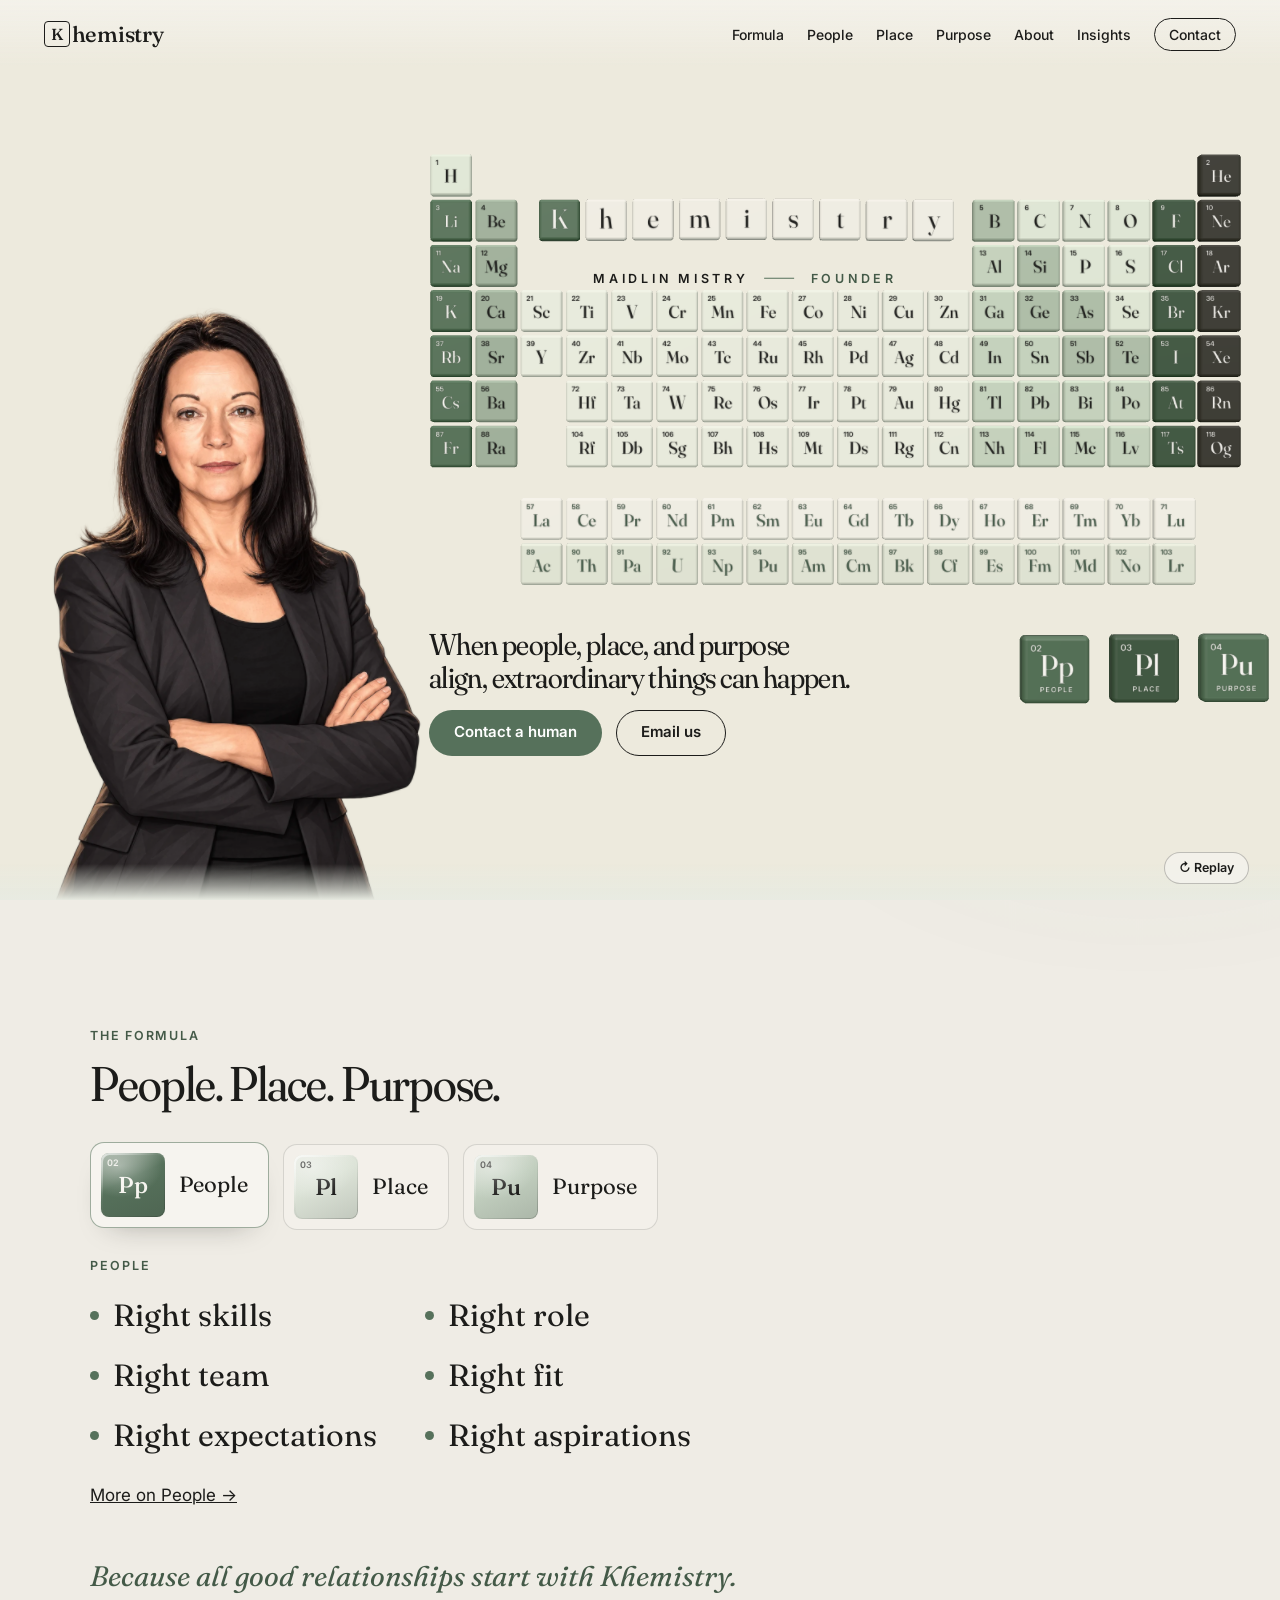
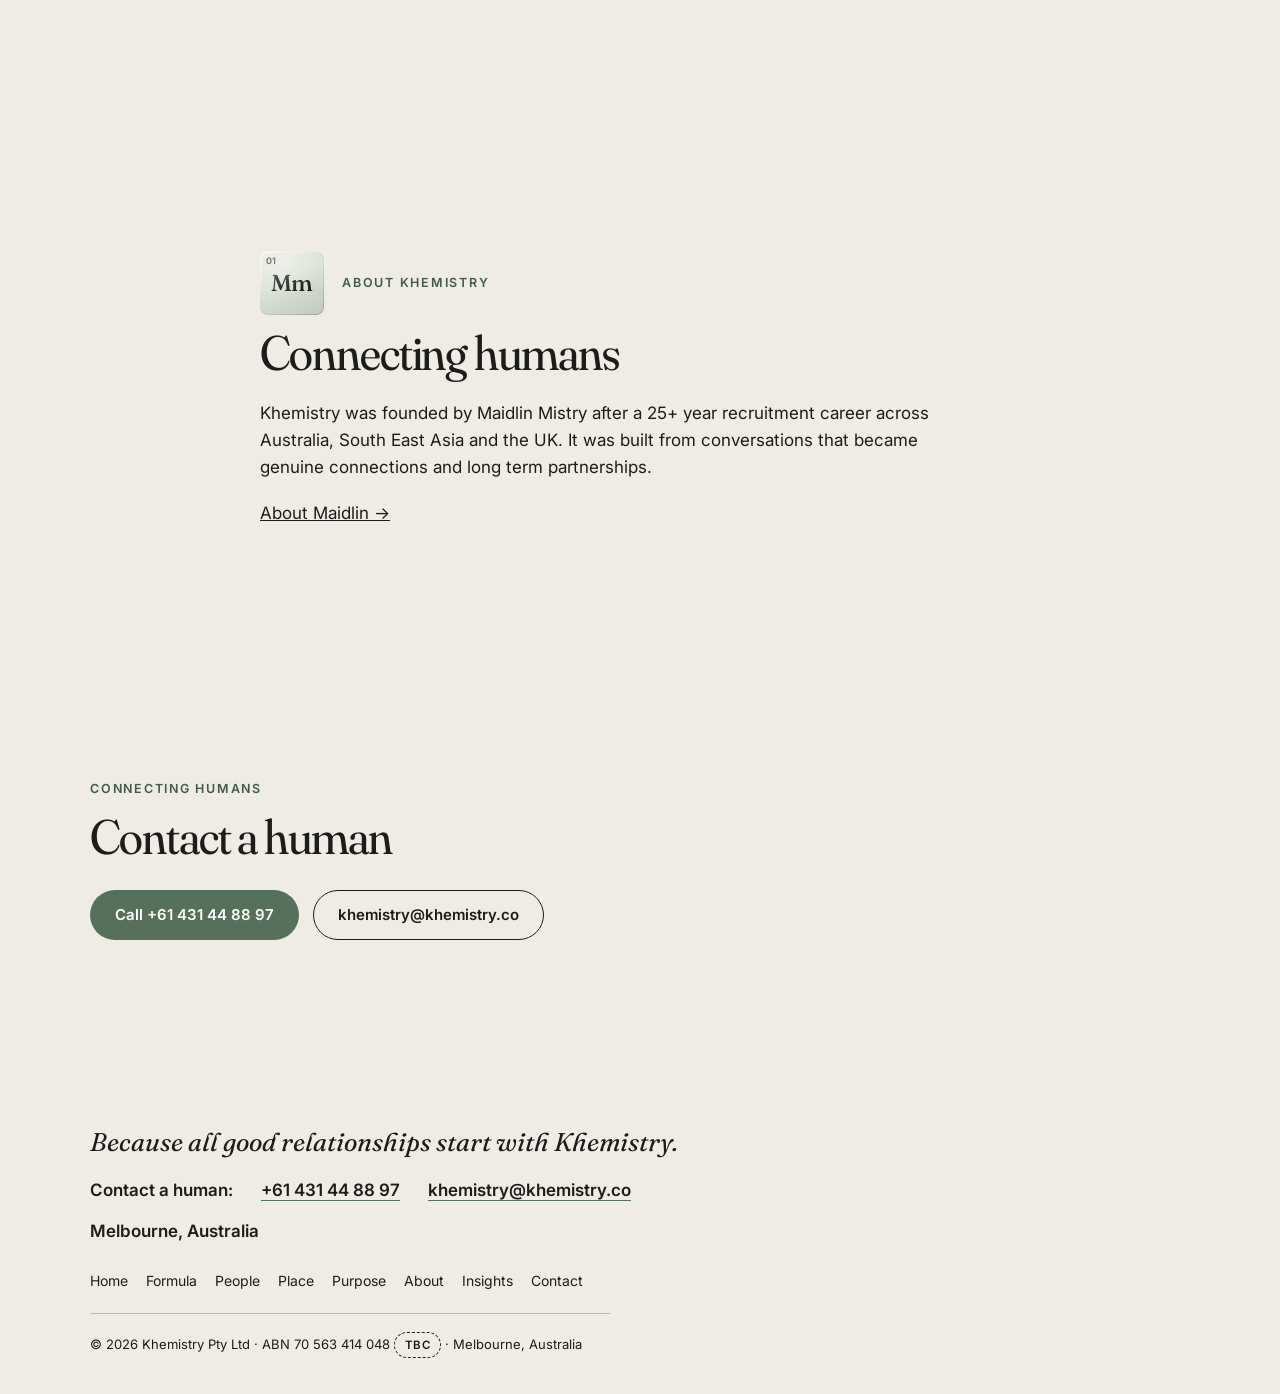
==== commit ad4a7988: "Short windows: CTA row never meets hero bottom edge; reduced motion shows settled 3D scene" ====
--- a/index.html
+++ b/index.html
@@ -11,10 +11,10 @@
 <link rel="preconnect" href="https://fonts.googleapis.com"><link rel="preconnect" href="https://fonts.gstatic.com" crossorigin>
 <link href="https://fonts.googleapis.com/css2?family=Fraunces:ital,opsz,wght,SOFT@0,9..144,300..700,50;1,9..144,300..600,50&family=Inter:wght@400;500;600&display=swap" rel="stylesheet">
 <link rel="icon" href="assets/favicon.svg" type="image/svg+xml"><link rel="icon" href="favicon.ico" sizes="32x32"><link rel="apple-touch-icon" href="assets/apple-touch-icon.png">
-<link rel="stylesheet" href="css/site.css?v=6">
+<link rel="stylesheet" href="css/site.css?v=7">
 <meta name="twitter:card" content="summary_large_image">
 <script type="application/ld+json">{"@context": "https://schema.org", "@type": "EmploymentAgency", "name": "Khemistry", "url": "https://khemistry.co", "telephone": "+61431448897", "email": "khemistry@khemistry.co", "description": "Khemistry is a Melbourne recruitment and executive search firm founded by Maidlin Mistry, connecting people across Australia and South East Asia. When people, place and purpose align, extraordinary things can happen.", "slogan": "Because all good relationships start with Khemistry", "legalName": "Khemistry Pty Ltd", "founder": {"@type": "Person", "name": "Maidlin Mistry", "jobTitle": "Founder"}, "address": {"@type": "PostalAddress", "addressLocality": "Melbourne", "addressRegion": "VIC", "addressCountry": "AU"}, "areaServed": [{"@type": "Country", "name": "Australia"}, {"@type": "Place", "name": "South East Asia"}]}</script>
-<script>(function(){var d=document.documentElement,rm=matchMedia("(prefers-reduced-motion: reduce)").matches,gl=false;try{gl=!!document.createElement("canvas").getContext("webgl2")}catch(e){}if(location.search.indexOf("no3d")>=0)gl=false;d.classList.add(rm||!gl?"still3d":"live3d")})()</script>
+<script>(function(){var d=document.documentElement,rm=matchMedia("(prefers-reduced-motion: reduce)").matches,gl=false;try{gl=!!document.createElement("canvas").getContext("webgl2")}catch(e){}if(location.search.indexOf("no3d")>=0)gl=false;d.classList.add(!gl?"still3d":"live3d");if(rm&&gl)d.classList.add("rm3d")})()</script>
 <script>document.documentElement.classList.add('js');if(!matchMedia('(prefers-reduced-motion: reduce)').matches)document.documentElement.classList.add('motion')</script>
 </head>
 <body class="home">
@@ -90,9 +90,9 @@
     <p class="foot-legal">© 2026 Khemistry Pty Ltd · ABN 70 563 414 048 <span class="draft-tag">TBC</span> · Melbourne, Australia</p>
   </div>
 </footer>
-<script src="js/site.js?v=6" defer></script>
-<script src="js/home.js?v=6" defer></script>
+<script src="js/site.js?v=7" defer></script>
+<script src="js/home.js?v=7" defer></script>
 <script type="importmap">{"imports":{"three":"./vendor/three/three.module.js","three/addons/":"./vendor/three/addons/"}}</script>
-<script type="module" src="js/hero3d.js?v=6"></script>
+<script type="module" src="js/hero3d.js?v=7"></script>
 </body>
 </html>
--- a/css/site.css
+++ b/css/site.css
@@ -220,7 +220,7 @@
 .h3d-still{position:absolute;inset:0;background:var(--bg) url(../assets/hero-still-desktop.webp) center/cover no-repeat;display:none}
 .still3d .h3d-still{display:block}.still3d .h3d-canvas{display:none}
 @media (max-aspect-ratio:1/1){.h3d-still{background-image:url(../assets/hero-still-mobile.webp)}}
-.h3d::after{content:"";position:absolute;inset:auto 0 0 0;height:56px;background:linear-gradient(rgba(var(--bg2-rgb),0),var(--tone-tint));pointer-events:none;z-index:2}
+.h3d::after{content:"";position:absolute;inset:auto 0 0 0;height:36px;background:linear-gradient(rgba(var(--bg2-rgb),0),var(--tone-tint));pointer-events:none;z-index:2}
 .credit{position:absolute;left:var(--cr-x,50%);top:var(--cr-y,30%);transform:translate(-50%,-50%);margin:0;display:flex;align-items:center;gap:16px;white-space:nowrap;font:600 12.5px/1 var(--sans);letter-spacing:.3em;text-transform:uppercase;color:var(--text);z-index:3;max-width:none}
 .cr-sep{width:30px;height:1px;background:var(--accent)}
 .cr-role{color:var(--accent-d)}
@@ -274,3 +274,12 @@
 @media (max-width:820px){.pt-ghost{display:none}.sec.hero{min-height:0;padding-bottom:64px}.sec{padding-top:64px;padding-bottom:64px}.sec.hero{padding-top:112px}}
 /* v6: portrait melts into the section instead of ending on a hard edge */
 img.portrait{-webkit-mask:linear-gradient(#000 82%,transparent);mask:linear-gradient(#000 82%,transparent)}
+@media (min-width:821px){.sec.hero>.wrap:not(.grid2)>.tiles{max-width:none;flex-wrap:nowrap}.sec.hero .tiles .el{--size:clamp(84px,8vw,118px)}}
+/* v6: Skip/Replay hide while a P-tile panel is open; phone panel list fits on one line per item */
+.h3d.focus .h3d-ui{opacity:0;pointer-events:none}
+@media (max-aspect-ratio:1/1) and (max-width:599px){.tile-panel .rights{font-size:16.5px;gap:8px 12px}}
+.tile-panel{background:rgba(var(--bg2-rgb),.97)}
+@media (max-aspect-ratio:1/1){.h3d.focus .titlecard{visibility:hidden}}
+@media (max-aspect-ratio:1/1) and (max-width:599px){.tile-panel .rights{grid-template-columns:1fr 1fr;font-size:15.5px}.tile-panel .rights li{white-space:nowrap}}
+/* v7: short laptop windows: tighter hero type + buttons so the CTA row always clears the hero's bottom edge */
+@media (min-aspect-ratio:1/1) and (max-height:720px){.h3d .headline{font-size:clamp(20px,1.9vw,30px)}.h3d .ctas{margin-top:12px}.h3d .btn{min-height:42px}}
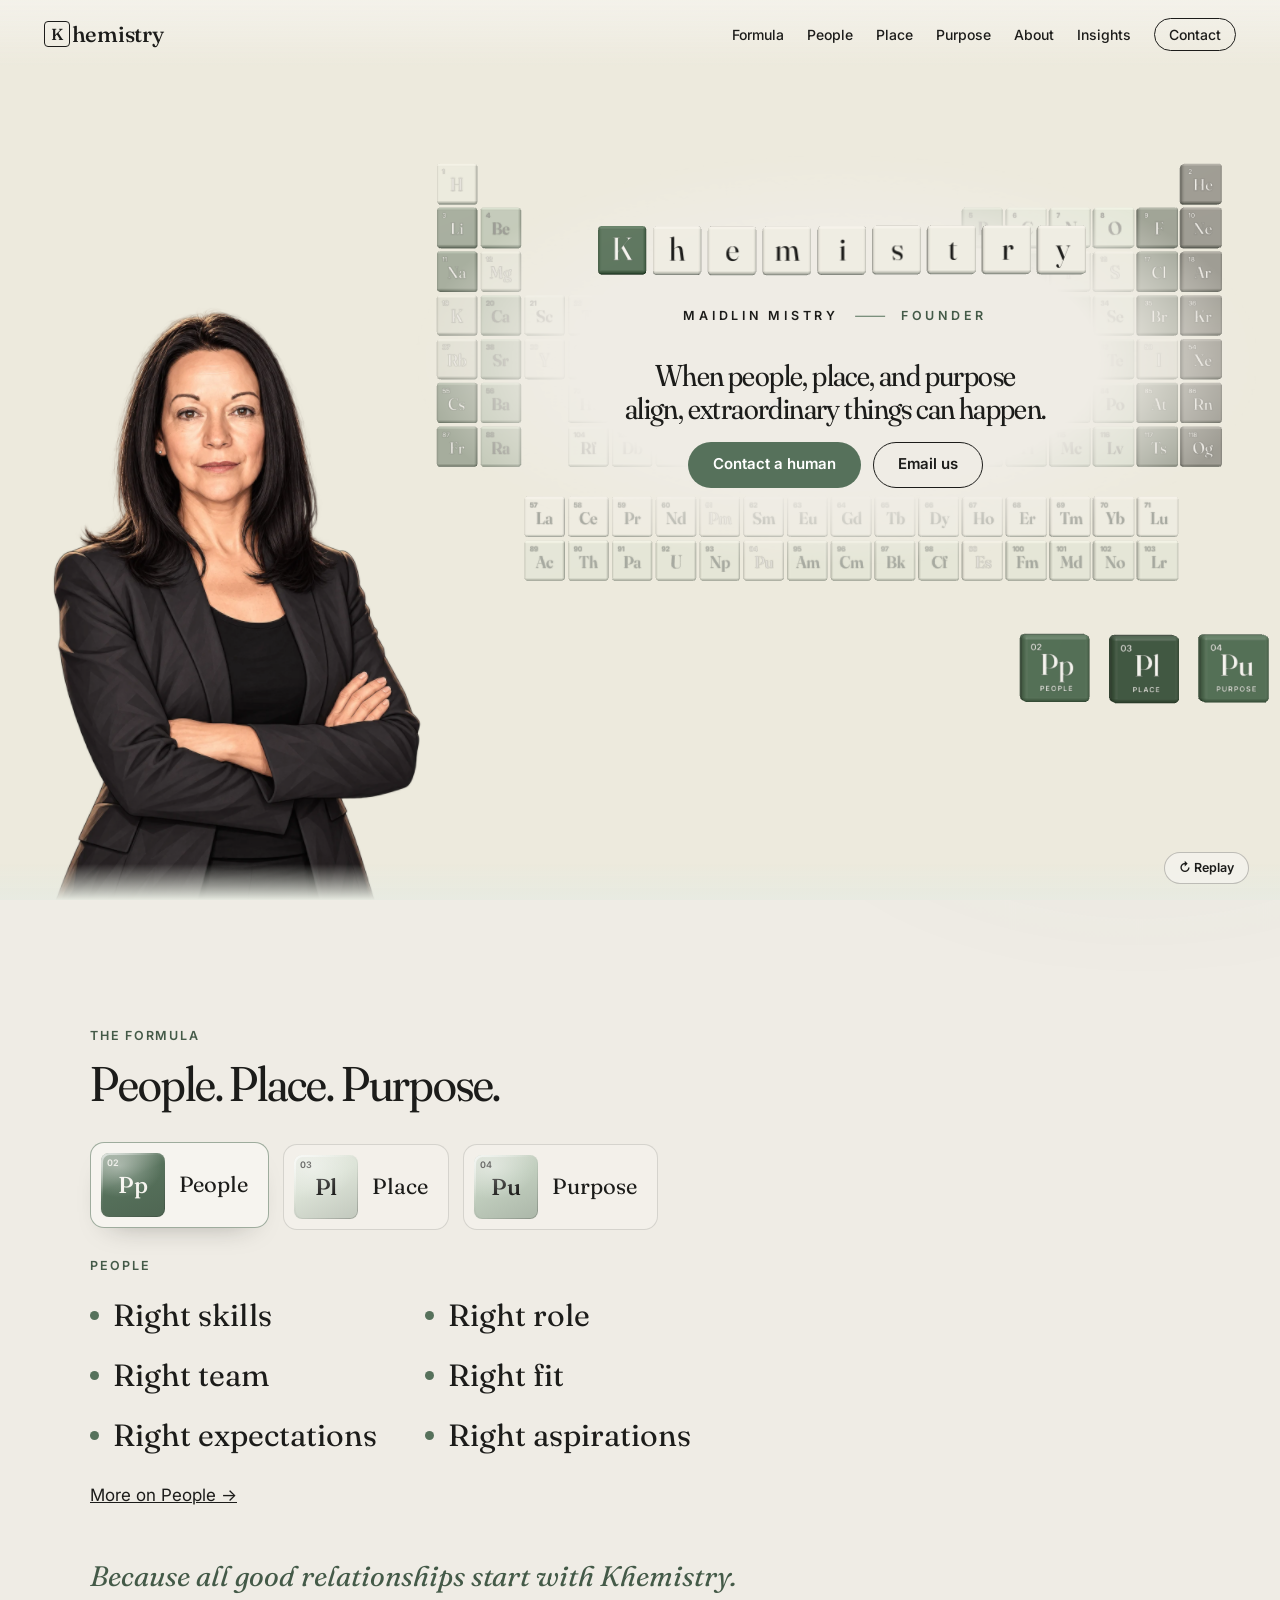
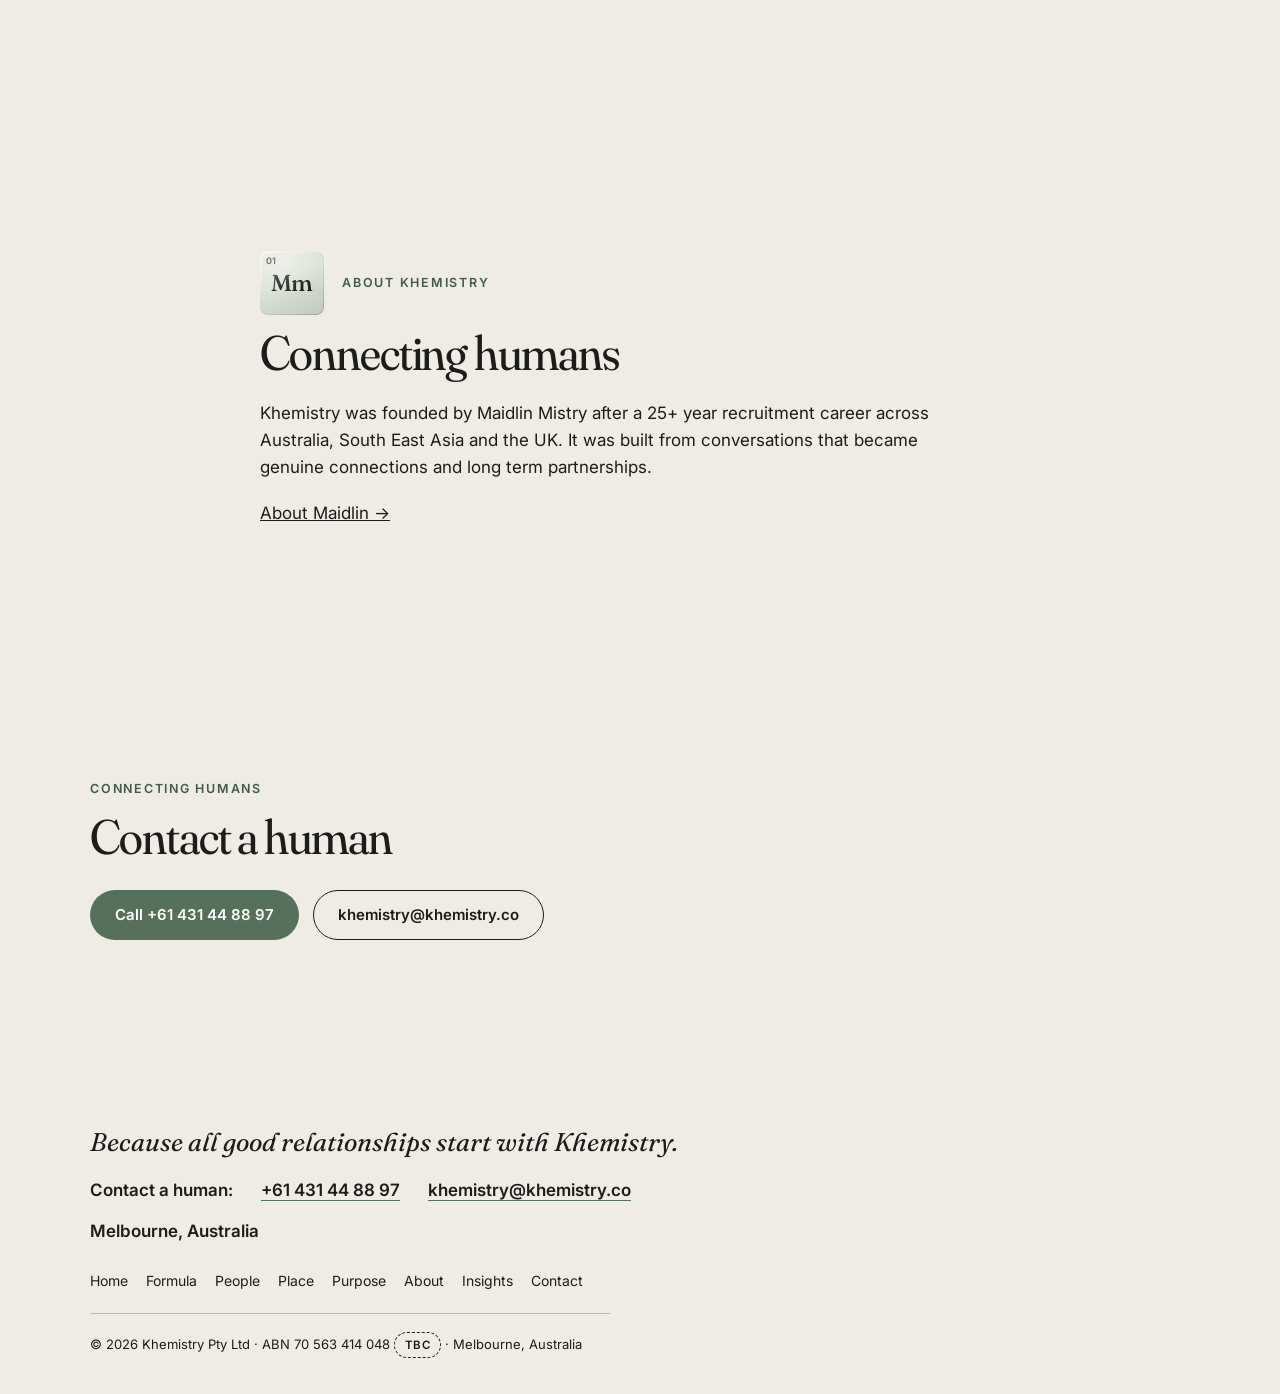
==== commit 10fae633: "Title lockup: Khemistry, founder line, tagline and buttons as one centred lockup; table recedes behi" ====
--- a/index.html
+++ b/index.html
@@ -11,7 +11,7 @@
 <link rel="preconnect" href="https://fonts.googleapis.com"><link rel="preconnect" href="https://fonts.gstatic.com" crossorigin>
 <link href="https://fonts.googleapis.com/css2?family=Fraunces:ital,opsz,wght,SOFT@0,9..144,300..700,50;1,9..144,300..600,50&family=Inter:wght@400;500;600&display=swap" rel="stylesheet">
 <link rel="icon" href="assets/favicon.svg" type="image/svg+xml"><link rel="icon" href="favicon.ico" sizes="32x32"><link rel="apple-touch-icon" href="assets/apple-touch-icon.png">
-<link rel="stylesheet" href="css/site.css?v=7">
+<link rel="stylesheet" href="css/site.css?v=8">
 <meta name="twitter:card" content="summary_large_image">
 <script type="application/ld+json">{"@context": "https://schema.org", "@type": "EmploymentAgency", "name": "Khemistry", "url": "https://khemistry.co", "telephone": "+61431448897", "email": "khemistry@khemistry.co", "description": "Khemistry is a Melbourne recruitment and executive search firm founded by Maidlin Mistry, connecting people across Australia and South East Asia. When people, place and purpose align, extraordinary things can happen.", "slogan": "Because all good relationships start with Khemistry", "legalName": "Khemistry Pty Ltd", "founder": {"@type": "Person", "name": "Maidlin Mistry", "jobTitle": "Founder"}, "address": {"@type": "PostalAddress", "addressLocality": "Melbourne", "addressRegion": "VIC", "addressCountry": "AU"}, "areaServed": [{"@type": "Country", "name": "Australia"}, {"@type": "Place", "name": "South East Asia"}]}</script>
 <script>(function(){var d=document.documentElement,rm=matchMedia("(prefers-reduced-motion: reduce)").matches,gl=false;try{gl=!!document.createElement("canvas").getContext("webgl2")}catch(e){}if(location.search.indexOf("no3d")>=0)gl=false;d.classList.add(!gl?"still3d":"live3d");if(rm&&gl)d.classList.add("rm3d")})()</script>
@@ -90,9 +90,9 @@
     <p class="foot-legal">© 2026 Khemistry Pty Ltd · ABN 70 563 414 048 <span class="draft-tag">TBC</span> · Melbourne, Australia</p>
   </div>
 </footer>
-<script src="js/site.js?v=7" defer></script>
-<script src="js/home.js?v=7" defer></script>
+<script src="js/site.js?v=8" defer></script>
+<script src="js/home.js?v=8" defer></script>
 <script type="importmap">{"imports":{"three":"./vendor/three/three.module.js","three/addons/":"./vendor/three/addons/"}}</script>
-<script type="module" src="js/hero3d.js?v=7"></script>
+<script type="module" src="js/hero3d.js?v=8"></script>
 </body>
 </html>
--- a/css/site.css
+++ b/css/site.css
@@ -283,3 +283,8 @@
 @media (max-aspect-ratio:1/1) and (max-width:599px){.tile-panel .rights{grid-template-columns:1fr 1fr;font-size:15.5px}.tile-panel .rights li{white-space:nowrap}}
 /* v7: short laptop windows: tighter hero type + buttons so the CTA row always clears the hero's bottom edge */
 @media (min-aspect-ratio:1/1) and (max-height:720px){.h3d .headline{font-size:clamp(20px,1.9vw,30px)}.h3d .ctas{margin-top:12px}.h3d .btn{min-height:42px}}
+/* v8: the tagline + buttons are part of the centred title lockup (positioned by js/home.js) */
+.titlecard{text-align:center;margin-top:0}.h3d .ctas{display:flex;justify-content:center;gap:12px;flex-wrap:wrap}
+@media (max-aspect-ratio:1/1){.titlecard{left:var(--hl-x);right:auto;top:var(--hl-y);bottom:auto;width:var(--hl-w);padding:0}.titlecard::before{display:none}
+ .h3d .ctas{display:grid;grid-template-columns:1fr 1fr;gap:10px}}
+@media (max-aspect-ratio:1/1) and (min-width:600px){.h3d .ctas{max-width:520px;margin-left:auto;margin-right:auto}}
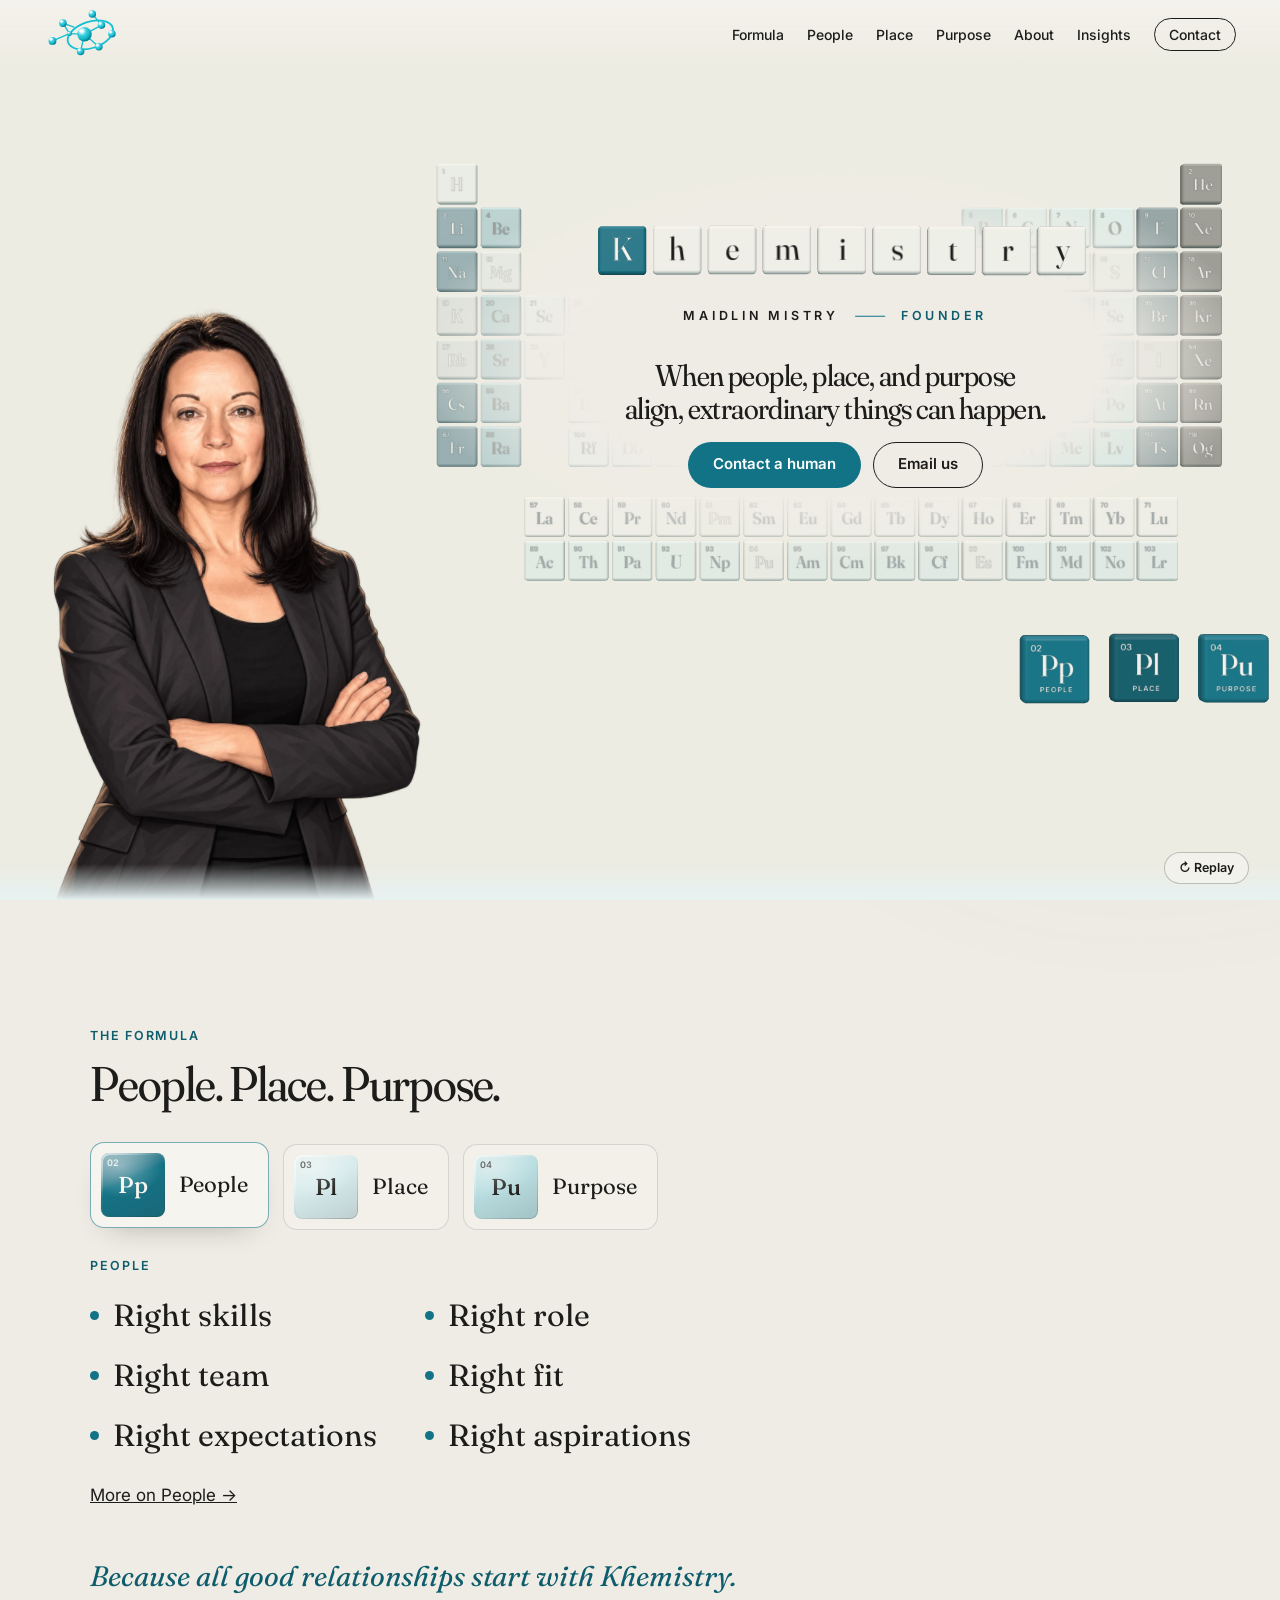
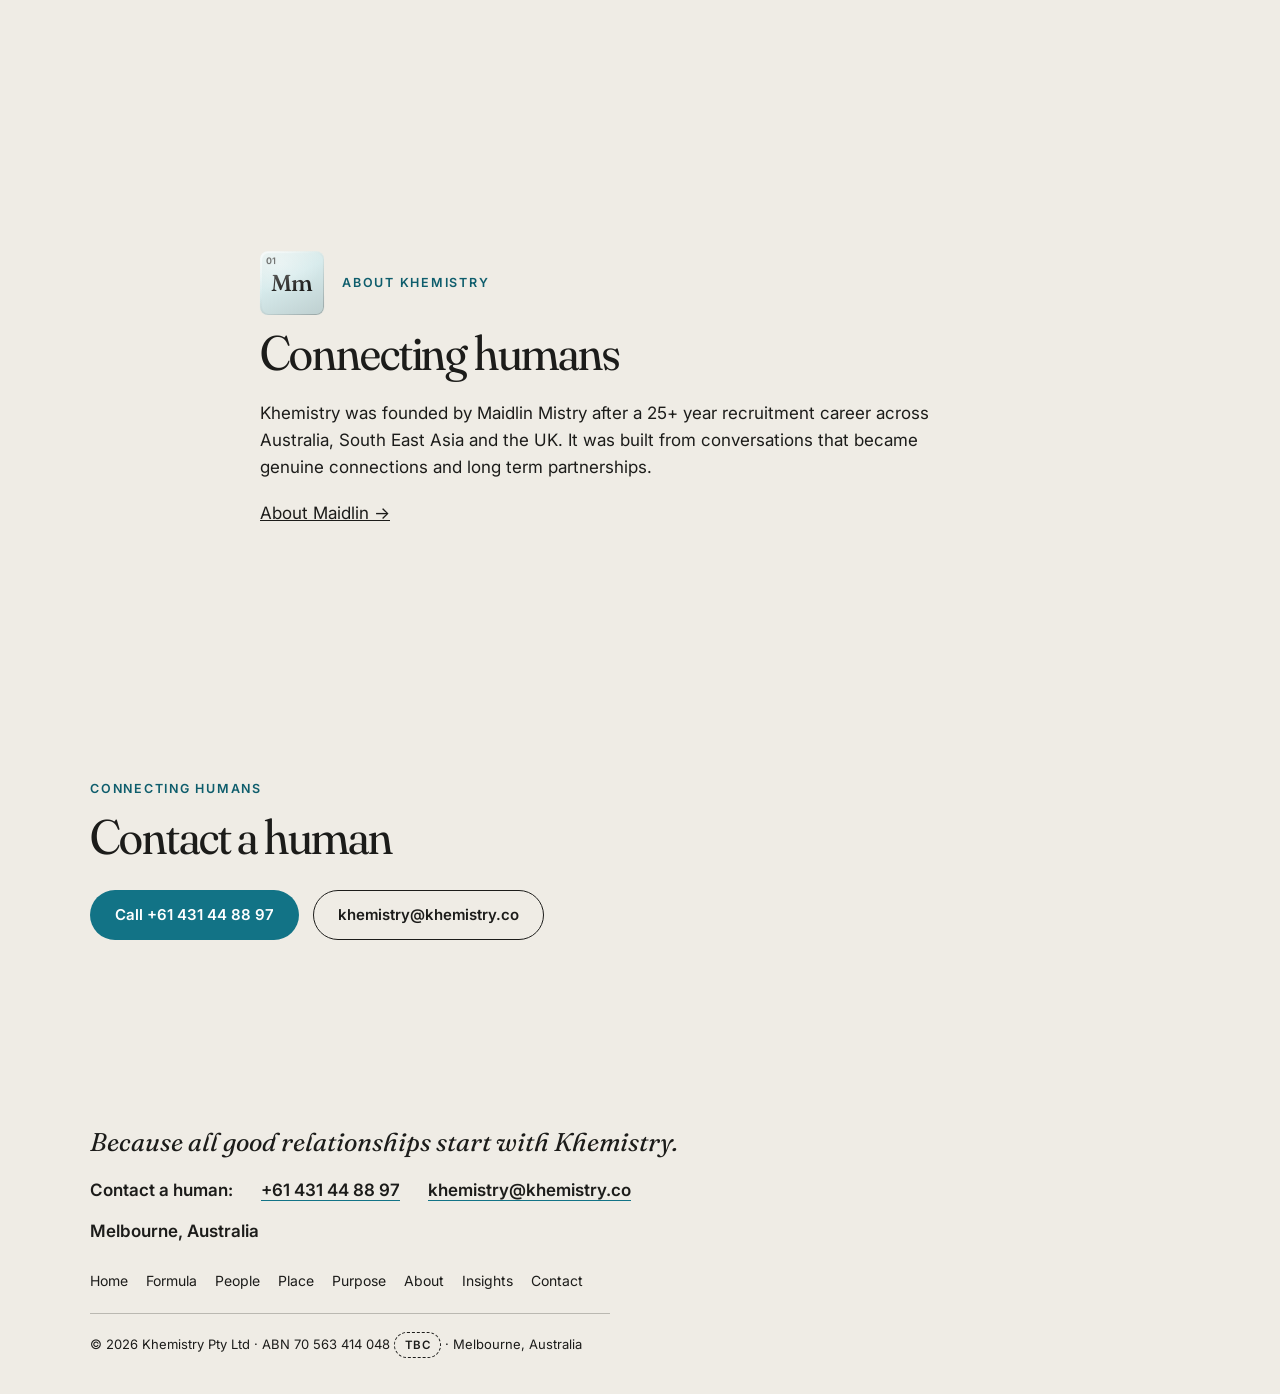
==== commit f7d9ec56: "Replace the header wordmark with the teal molecule logo. The nav brand is generated in build.py, so " ====
--- a/index.html
+++ b/index.html
@@ -11,7 +11,7 @@
 <link rel="preconnect" href="https://fonts.googleapis.com"><link rel="preconnect" href="https://fonts.gstatic.com" crossorigin>
 <link href="https://fonts.googleapis.com/css2?family=Fraunces:ital,opsz,wght,SOFT@0,9..144,300..700,50;1,9..144,300..600,50&family=Inter:wght@400;500;600&display=swap" rel="stylesheet">
 <link rel="icon" href="assets/favicon.svg" type="image/svg+xml"><link rel="icon" href="favicon.ico" sizes="32x32"><link rel="apple-touch-icon" href="assets/apple-touch-icon.png">
-<link rel="stylesheet" href="css/site.css?v=8">
+<link rel="stylesheet" href="css/site.css?v=9">
 <meta name="twitter:card" content="summary_large_image">
 <script type="application/ld+json">{"@context": "https://schema.org", "@type": "EmploymentAgency", "name": "Khemistry", "url": "https://khemistry.co", "telephone": "+61431448897", "email": "khemistry@khemistry.co", "description": "Khemistry is a Melbourne recruitment and executive search firm founded by Maidlin Mistry, connecting people across Australia and South East Asia. When people, place and purpose align, extraordinary things can happen.", "slogan": "Because all good relationships start with Khemistry", "legalName": "Khemistry Pty Ltd", "founder": {"@type": "Person", "name": "Maidlin Mistry", "jobTitle": "Founder"}, "address": {"@type": "PostalAddress", "addressLocality": "Melbourne", "addressRegion": "VIC", "addressCountry": "AU"}, "areaServed": [{"@type": "Country", "name": "Australia"}, {"@type": "Place", "name": "South East Asia"}]}</script>
 <script>(function(){var d=document.documentElement,rm=matchMedia("(prefers-reduced-motion: reduce)").matches,gl=false;try{gl=!!document.createElement("canvas").getContext("webgl2")}catch(e){}if(location.search.indexOf("no3d")>=0)gl=false;d.classList.add(!gl?"still3d":"live3d");if(rm&&gl)d.classList.add("rm3d")})()</script>
@@ -21,7 +21,7 @@
 <a class="skiplink" href="#main">Skip to content</a>
 <div class="bg" aria-hidden="true"><div class="bg-track"></div></div><div class="bg-drift" aria-hidden="true"></div>
 <header class="nav">
-  <a class="brand" href="index.html" aria-label="Khemistry home: replay the opening"><span class="brand-k">K</span>hemistry</a>
+  <a class="brand" href="index.html" aria-label="Khemistry home: replay the opening"><img class="brand-logo" src="assets/logo.svg" width="248" height="158" alt="Khemistry"></a>
   <nav aria-label="Primary"><ul id="navlist">
     <li><a href="formula.html">Formula</a></li>
     <li><a href="people.html">People</a></li>
@@ -91,7 +91,7 @@
   </div>
 </footer>
 <script src="js/site.js?v=8" defer></script>
-<script src="js/home.js?v=8" defer></script>
+<script src="js/home.js?v=9" defer></script>
 <script type="importmap">{"imports":{"three":"./vendor/three/three.module.js","three/addons/":"./vendor/three/addons/"}}</script>
 <script type="module" src="js/hero3d.js?v=8"></script>
 </body>
--- a/css/site.css
+++ b/css/site.css
@@ -1,19 +1,19 @@
-/* Khemistry inner pages. Palette B: soft stone + muted sage + near-black.
+/* Khemistry inner pages. Palette B: soft stone + ocean teal + near-black.
    ALL colours live in this one :root block. Change a hex here, then reload (no rebuild needed for CSS/JS).
    The *-rgb triplets must match their hex twin (used for translucent shadows/lines). */
 :root{
   /* --- core palette --- */
   --bg:#EFECE5;           /* page background (stone) */
   --bg-2:#F6F4EF;         /* lighter stone: nav, menu, cards */
-  --accent:#56715B;       /* sage: buttons, links underline, dots */
-  --accent-d:#445A48;     /* darker sage: eyebrows, pull quotes, button hover */
-  --tint-1:#E7EAE1;       /* sage tint: "tint" sections (heroes) */
-  --tint-2:#DCE3D7;       /* sage tint: "glass" sections + glass tiles */
-  --tint-3:#C2CFBF;       /* sage tint: alternate tiles */
+  --accent:#127386;       /* ocean teal: buttons, links underline, dots */
+  --accent-d:#0E5D6C;     /* darker ocean teal: eyebrows, pull quotes, button hover */
+  --tint-1:#E6F1F1;       /* ocean teal tint: "tint" sections (heroes) */
+  --tint-2:#D7EBEC;       /* ocean teal tint: "glass" sections + glass tiles */
+  --tint-3:#B8DDE0;       /* ocean teal tint: alternate tiles */
   --text:#1C1C1A;         /* main text */
   --text-2:#3F3F3B;       /* secondary text */
   --on-accent:#FFFFFF;    /* text on accent buttons */
-  --accent-rgb:86,113,91; --text-rgb:28,28,26; --bg2-rgb:246,244,239; --hi-rgb:255,255,255;
+  --accent-rgb:18,115,134; --text-rgb:28,28,26; --bg2-rgb:246,244,239; --hi-rgb:255,255,255;
   /* --- section background tones (read by js/site.js for the scroll gradient) --- */
   --tone-tint:var(--tint-1); --tone-glass:var(--tint-2); --tone-cream:var(--bg);
   /* --- internal aliases (don't edit; point at the palette above) --- */
@@ -53,11 +53,9 @@
 /* ---------- Nav ---------- */
 .nav{position:fixed;inset:0 0 auto 0;height:68px;display:flex;align-items:center;justify-content:space-between;padding:0 clamp(20px,3.4vw,48px);z-index:40;color:var(--navy);transition:background .4s,color .4s}
 .nav.scrolled{background:rgba(var(--bg2-rgb),.88);backdrop-filter:blur(10px);-webkit-backdrop-filter:blur(10px);box-shadow:0 1px 0 rgba(var(--text-rgb),.12)}
-.brand{font-family:var(--serif);font-size:22px;font-weight:500;text-decoration:none;letter-spacing:-.01em;display:inline-flex;align-items:center}
-.brand-k{display:inline-grid;place-items:center;width:26px;height:26px;border:1.5px solid currentColor;border-radius:4px;font-size:16px;margin-right:2px;position:relative;overflow:hidden;transition:transform .35s var(--ease),box-shadow .35s}
-.brand-k::after{content:"";position:absolute;inset:-30% -60%;background:linear-gradient(115deg,transparent 38%,rgba(var(--accent-rgb),.45) 50%,transparent 62%);transform:translateX(-100%);animation:sheen 6s ease-in-out infinite}
-@keyframes sheen{0%,65%{transform:translateX(-100%)}95%,100%{transform:translateX(100%)}}
-.brand:hover .brand-k{transform:translateY(-3px);box-shadow:0 0 14px var(--teal-glow)}
+.brand{font-family:var(--serif);font-size:22px;font-weight:500;text-decoration:none;letter-spacing:-.01em;display:inline-flex;align-items:center;line-height:0}
+.brand-logo{display:block;height:52px;width:auto;transition:transform .35s var(--ease)}
+@media (max-width:600px){.brand-logo{height:40px}}
 .nav ul{display:flex;gap:clamp(14px,1.8vw,28px);list-style:none;align-items:center}
 .nav ul a{font-size:14px;font-weight:500;text-decoration:none;position:relative;padding:6px 0}
 .nav ul a::after{content:"";position:absolute;left:0;right:0;bottom:0;height:1px;background:var(--teal-2);transform:scaleX(0);transform-origin:right;transition:transform .5s var(--ease)}
@@ -180,11 +178,11 @@
 .bg-drift{background:radial-gradient(38% 32% at 22% 28%,rgba(var(--accent-rgb),.10),transparent 70%),radial-gradient(34% 30% at 78% 72%,rgba(var(--accent-rgb),.08),transparent 70%),radial-gradient(30% 26% at 60% 20%,rgba(var(--hi-rgb),.22),transparent 70%)}
 
 /* logo: subtle life + replay pulse */
-.brand-k{transform-style:preserve-3d;animation:kbreathe 7s ease-in-out infinite}
-@keyframes kbreathe{0%,100%{box-shadow:0 0 0 0 rgba(var(--accent-rgb),0)}50%{box-shadow:0 2px 10px -2px rgba(var(--accent-rgb),.35)}}
-.brand:hover .brand-k{transform:translateY(-2px) rotateY(-14deg)}
-.brand-k.pulse{animation:kpulse .9s var(--ease)}
-@keyframes kpulse{0%{transform:scale(1)}35%{transform:scale(1.18) rotateY(180deg);background:var(--accent);color:var(--on-accent)}100%{transform:scale(1) rotateY(360deg)}}
+.brand-logo{animation:kbreathe 7s ease-in-out infinite}
+@keyframes kbreathe{0%,100%{filter:drop-shadow(0 0 0 transparent)}50%{filter:drop-shadow(0 2px 6px rgba(var(--accent-rgb),.35))}}
+.brand:hover .brand-logo{transform:translateY(-2px)}
+.brand-logo.pulse{animation:kpulse .9s var(--ease)}
+@keyframes kpulse{0%{transform:scale(1)}40%{transform:scale(1.06)}100%{transform:scale(1)}}
 
 /* ---- depth-lit element tiles (inner pages + home sections) ---- */
 .el{transform-style:preserve-3d;transform:perspective(700px) rotateX(var(--rx,0deg)) rotateY(var(--ry,0deg)) translateZ(var(--tz,0px));
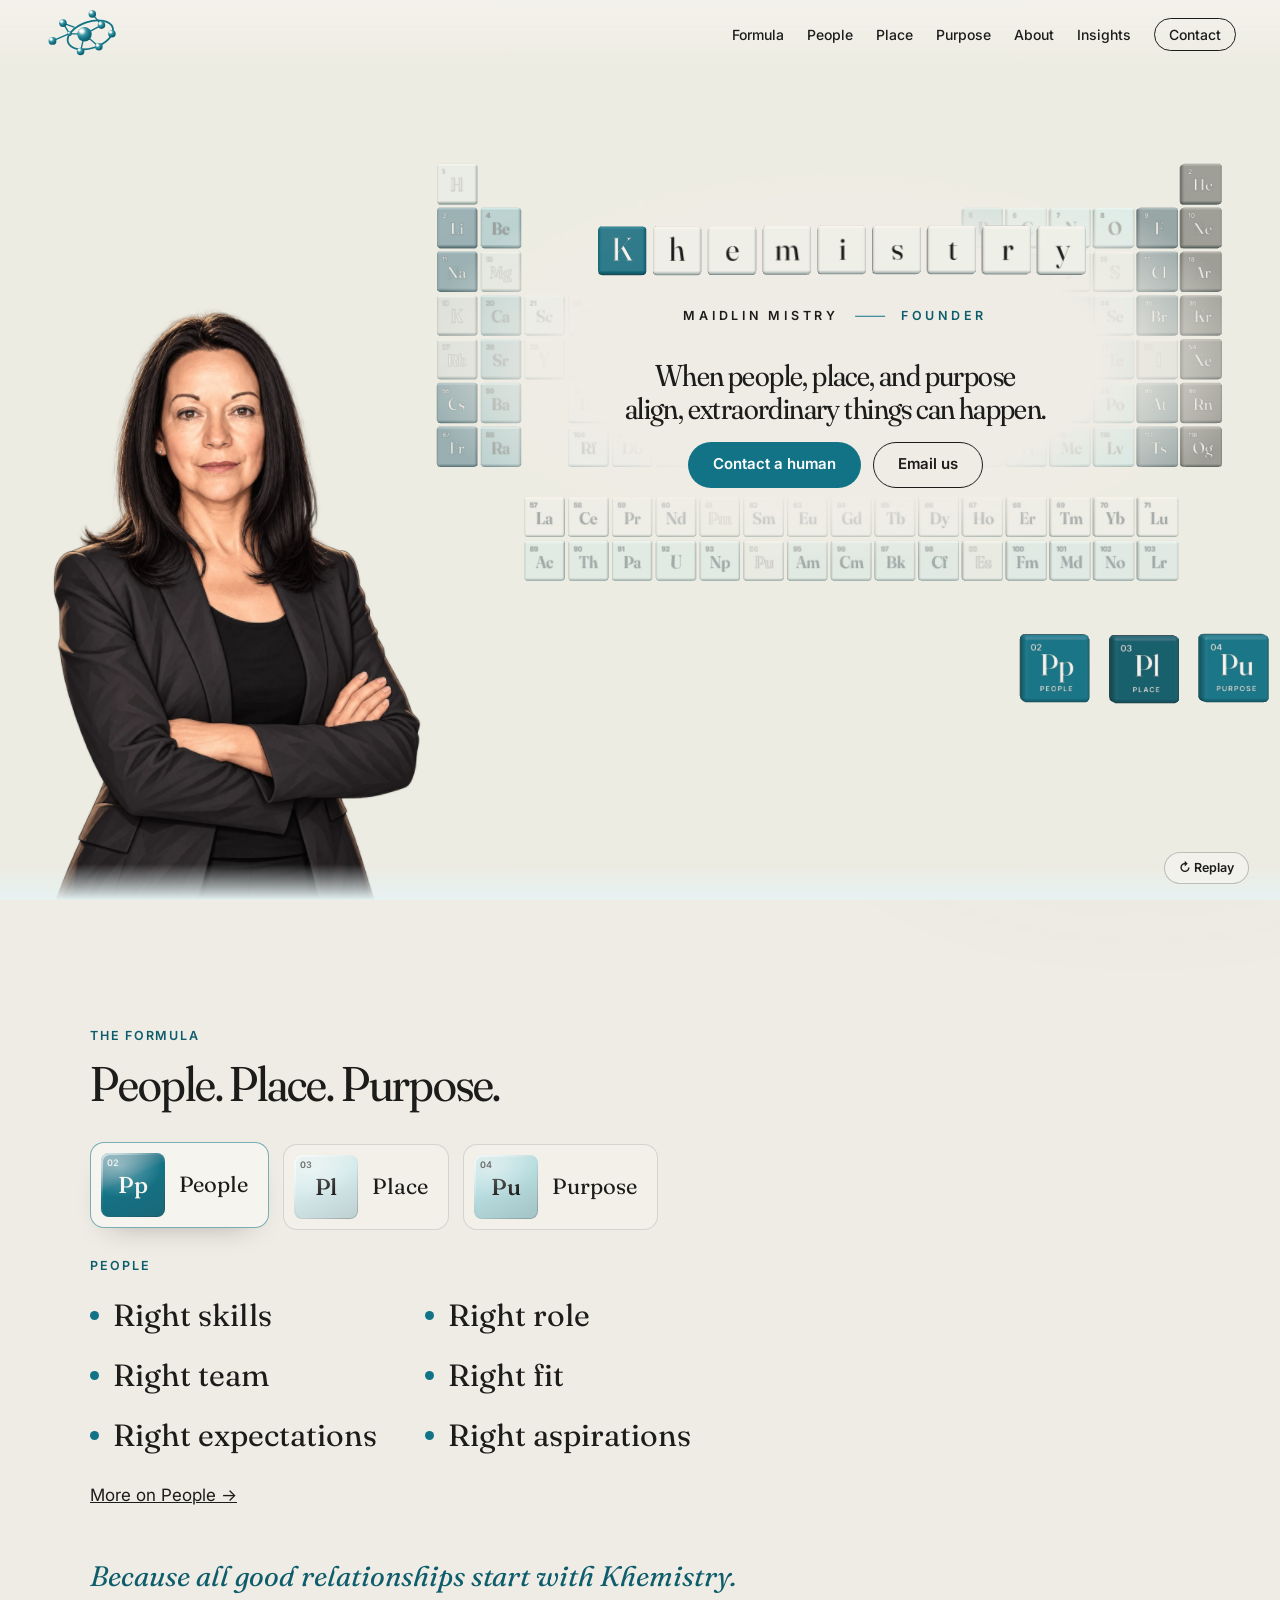
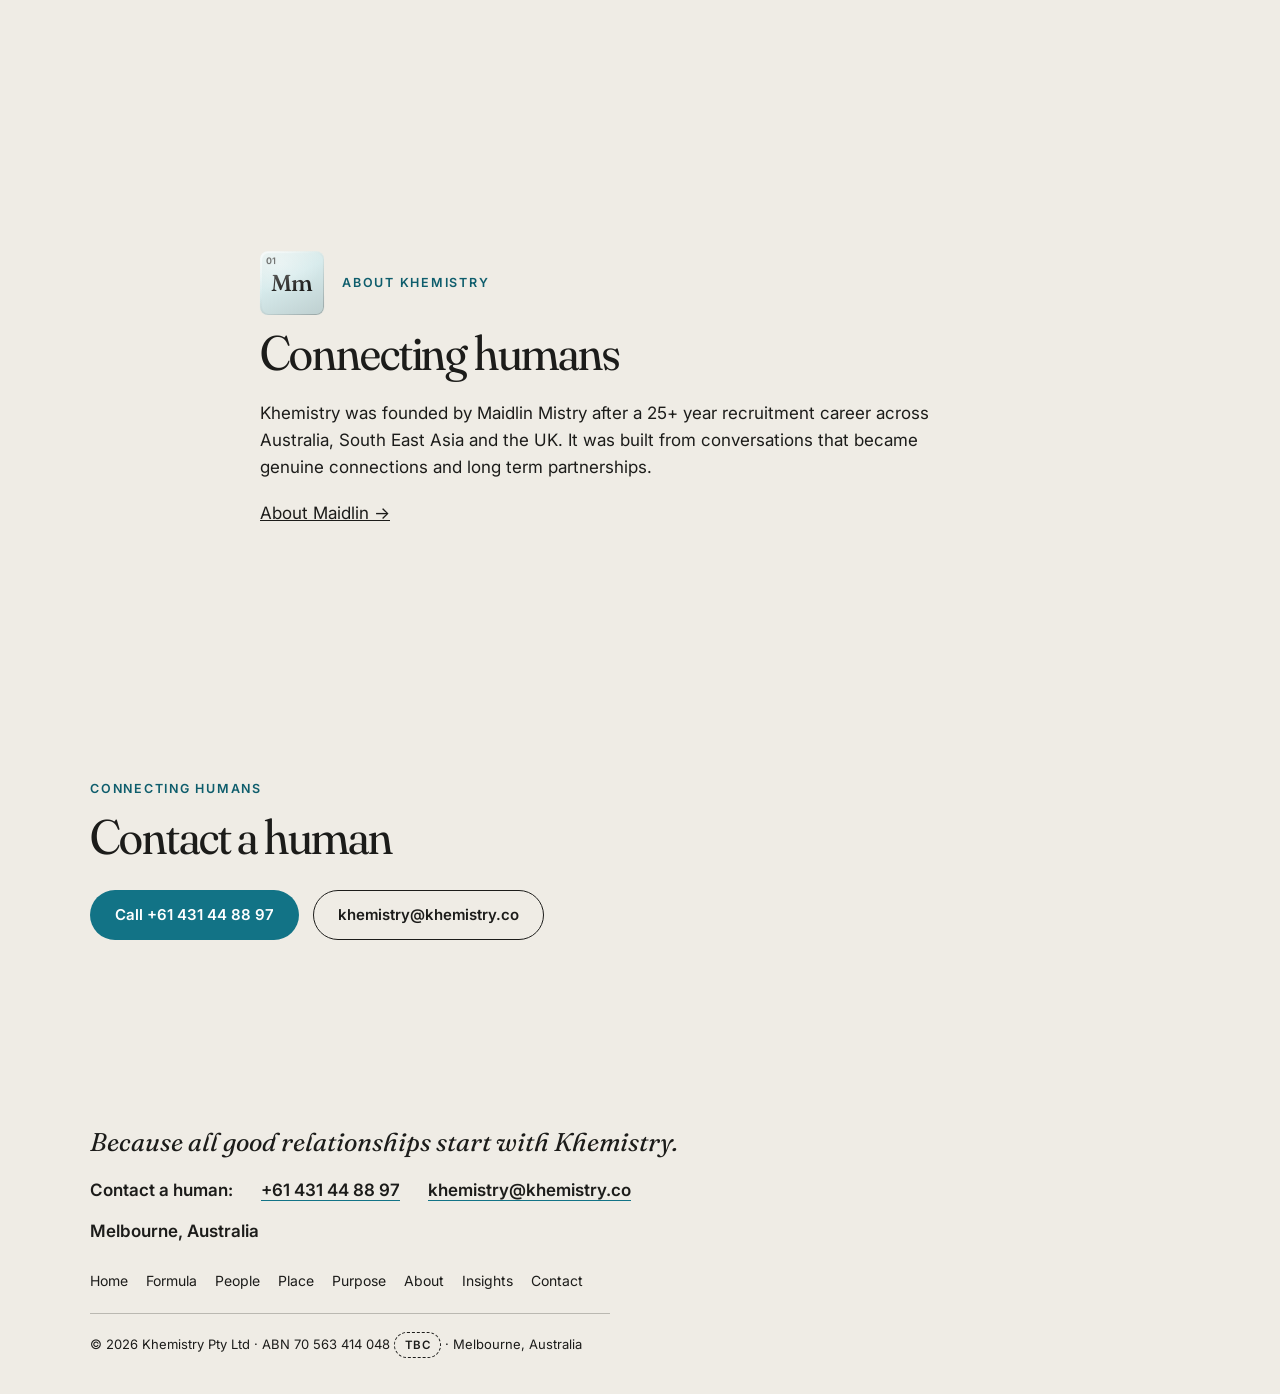
==== commit cc59fd66: "Logo recoloured to Ocean teal palette" ====
--- a/index.html
+++ b/index.html
@@ -21,7 +21,7 @@
 <a class="skiplink" href="#main">Skip to content</a>
 <div class="bg" aria-hidden="true"><div class="bg-track"></div></div><div class="bg-drift" aria-hidden="true"></div>
 <header class="nav">
-  <a class="brand" href="index.html" aria-label="Khemistry home: replay the opening"><img class="brand-logo" src="assets/logo.svg" width="248" height="158" alt="Khemistry"></a>
+  <a class="brand" href="index.html" aria-label="Khemistry home: replay the opening"><img class="brand-logo" src="assets/logo.svg?v=2" width="248" height="158" alt="Khemistry"></a>
   <nav aria-label="Primary"><ul id="navlist">
     <li><a href="formula.html">Formula</a></li>
     <li><a href="people.html">People</a></li>
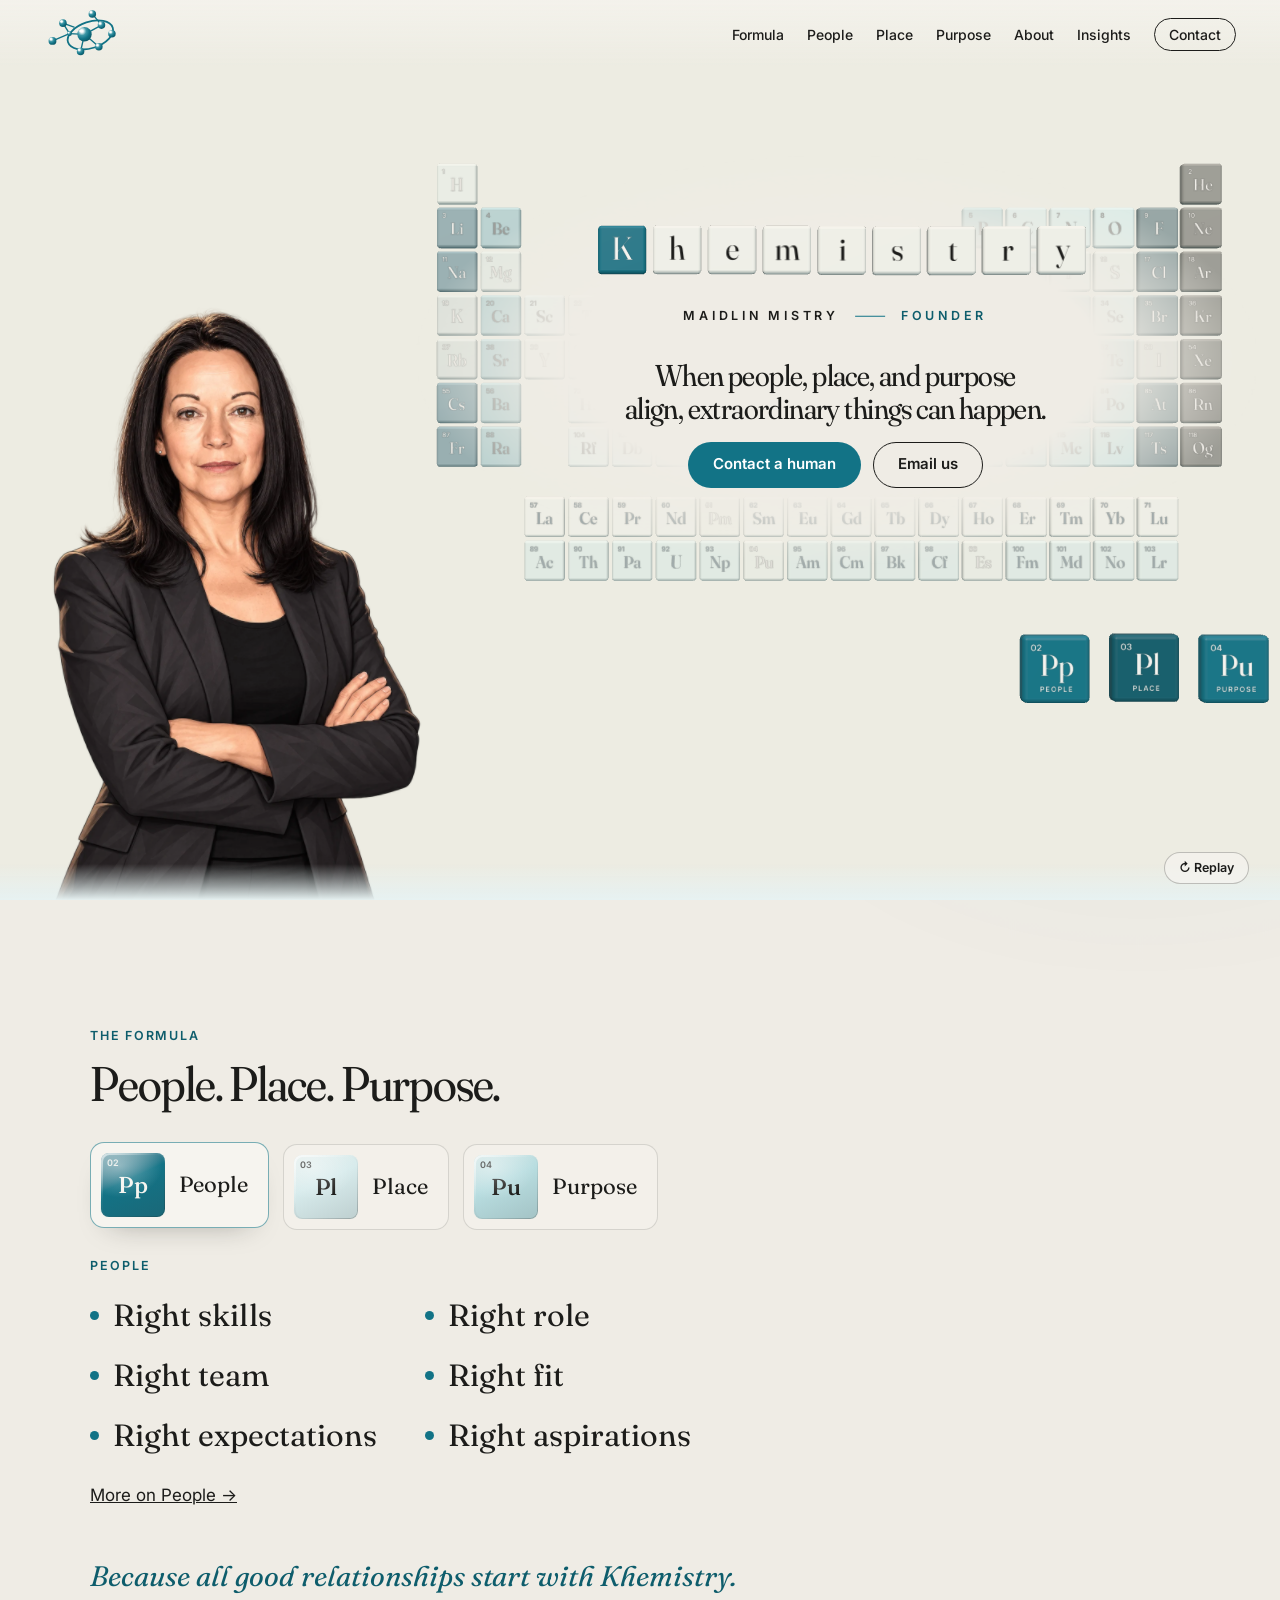
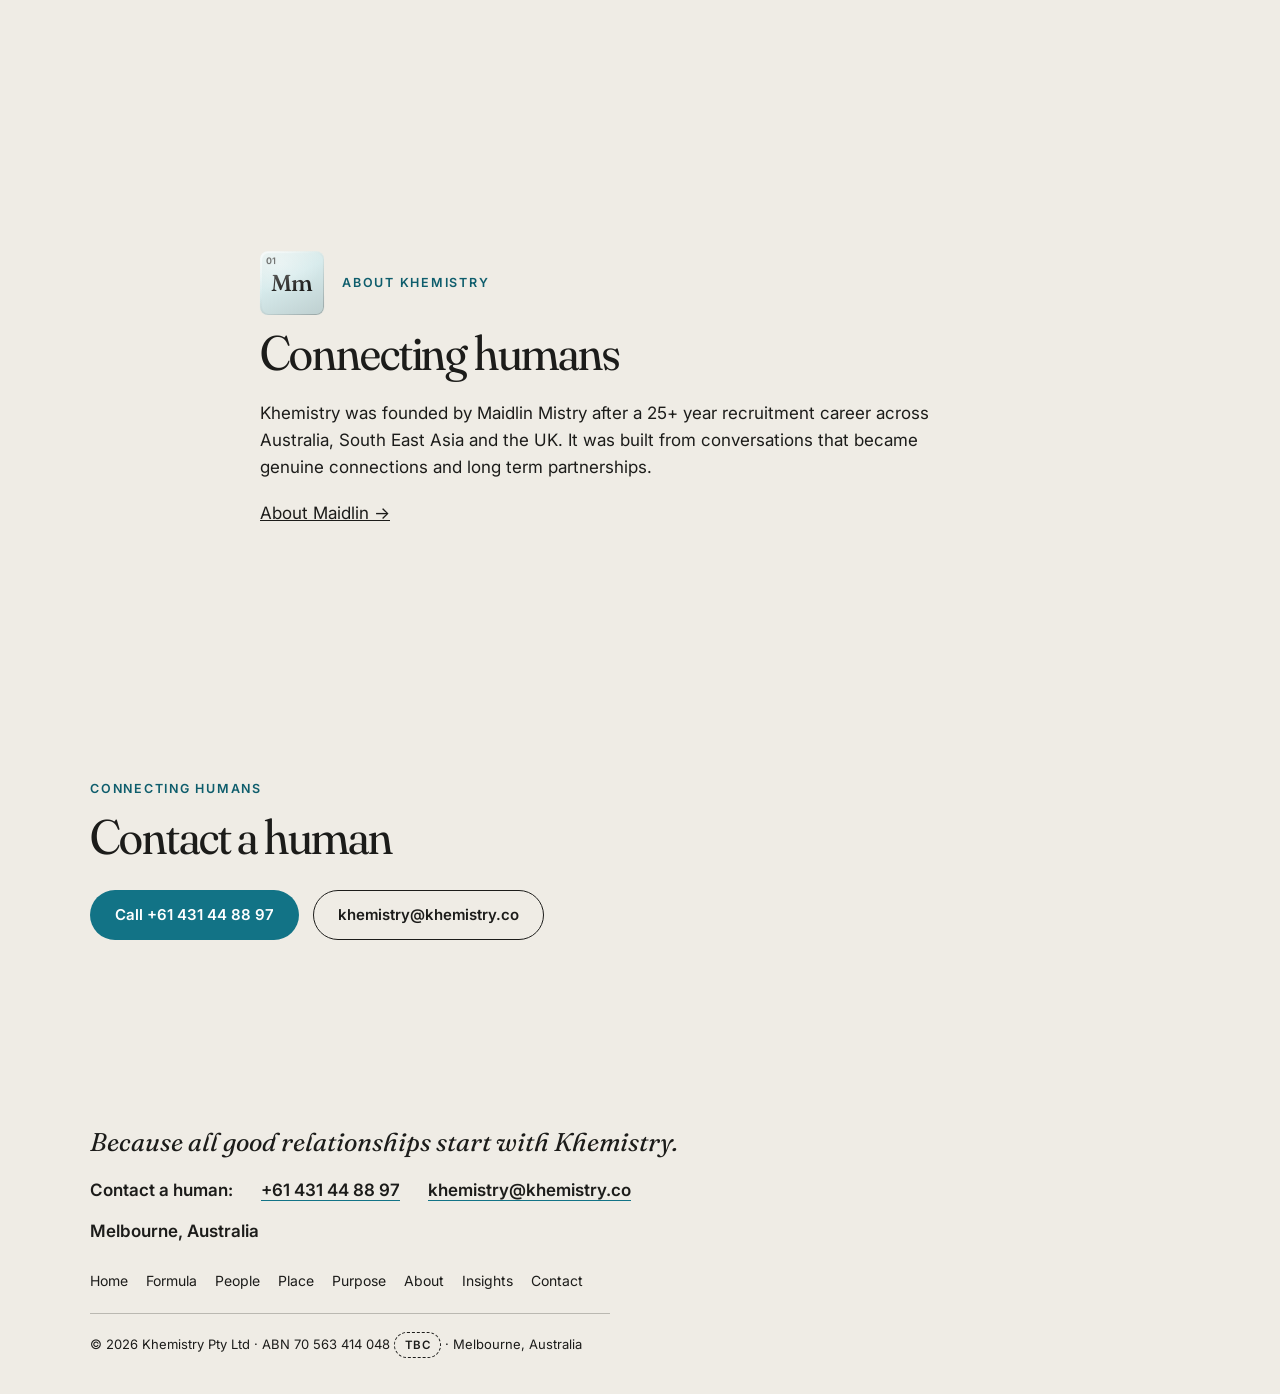
==== commit 673e116f: "Go-live prep: allow indexing (Nick approved go-live 30 Oct 7:01 PM)" ====
--- a/index.html
+++ b/index.html
@@ -3,7 +3,6 @@
 <head>
 <meta charset="utf-8">
 <meta name="viewport" content="width=device-width,initial-scale=1">
-<meta name="robots" content="noindex, nofollow">
 <title>Khemistry | Recruitment Melbourne | Maidlin Mistry</title>
 <meta name="description" content="Khemistry is a Melbourne recruitment and executive search firm founded by Maidlin Mistry, connecting people across Australia and South East Asia. When people, place and purpose align, extraordinary things can happen.">
 <link rel="canonical" href="https://khemistry.co/index.html">
